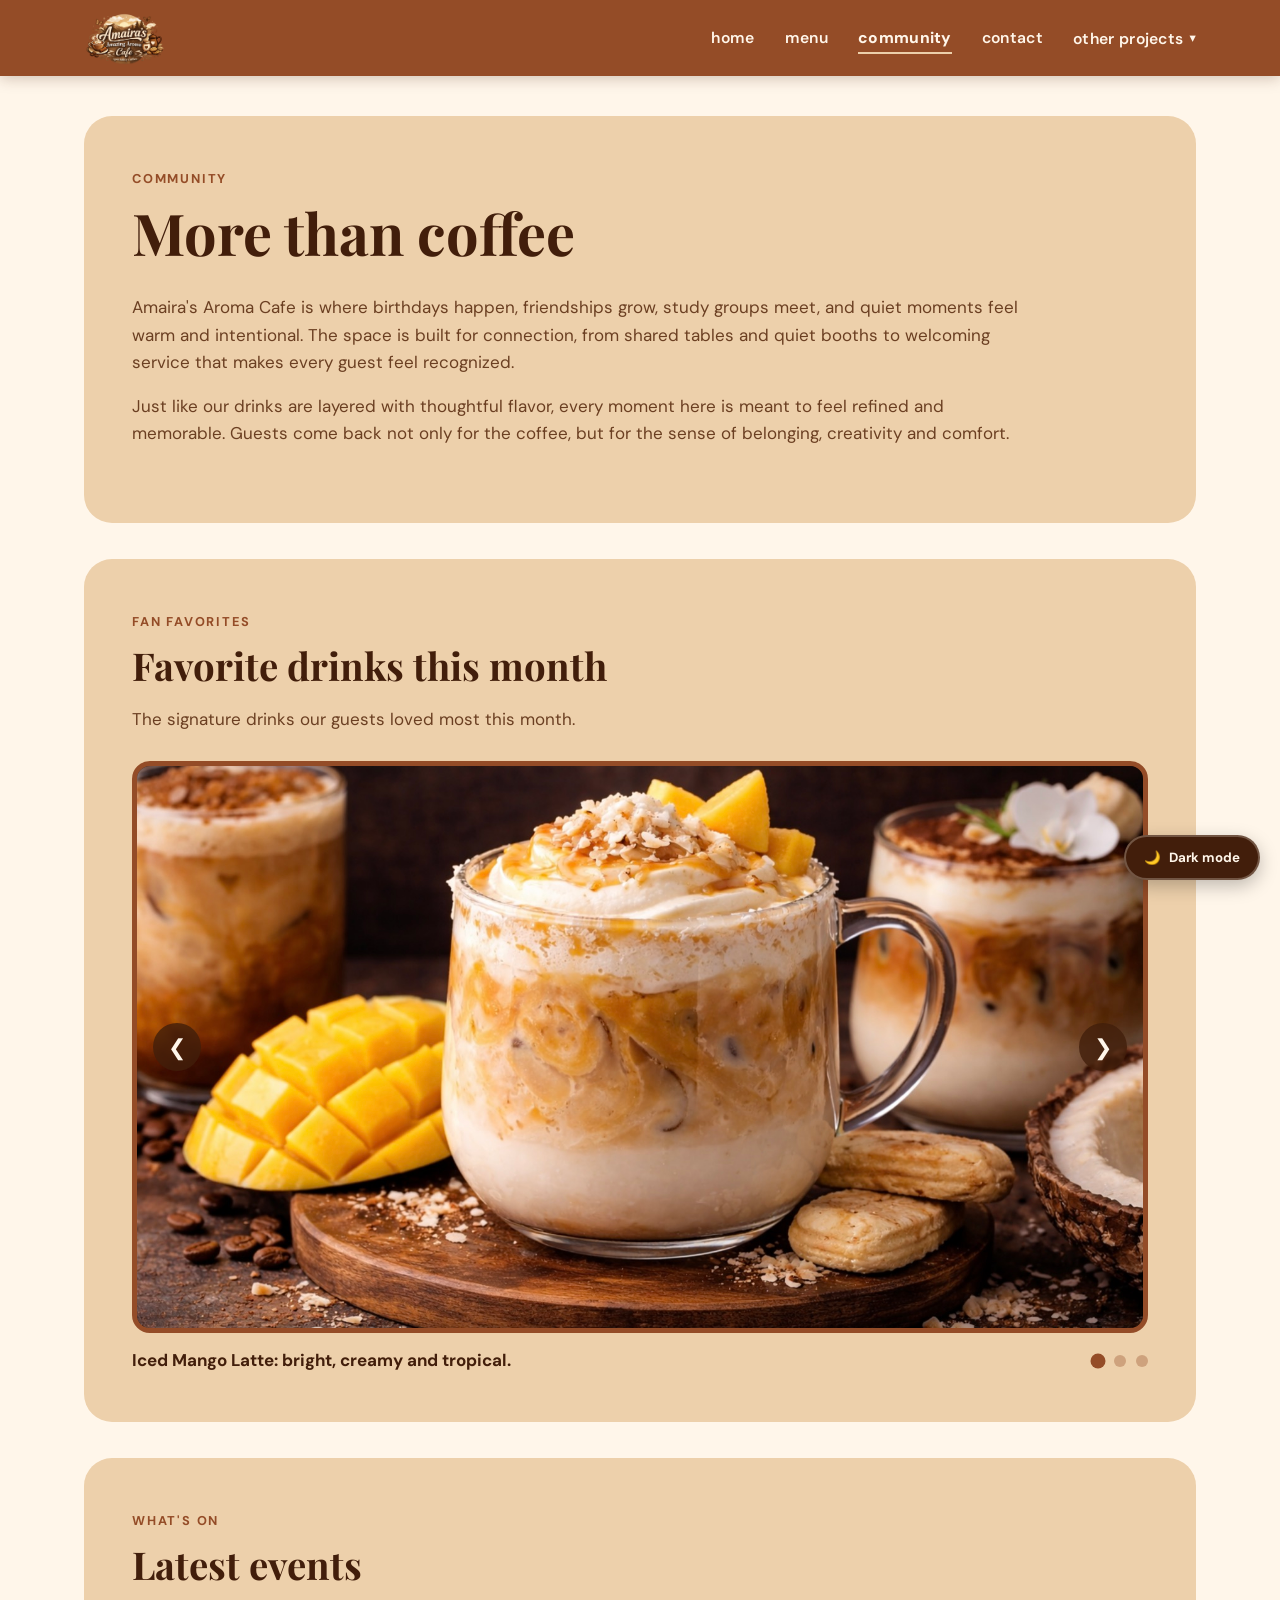
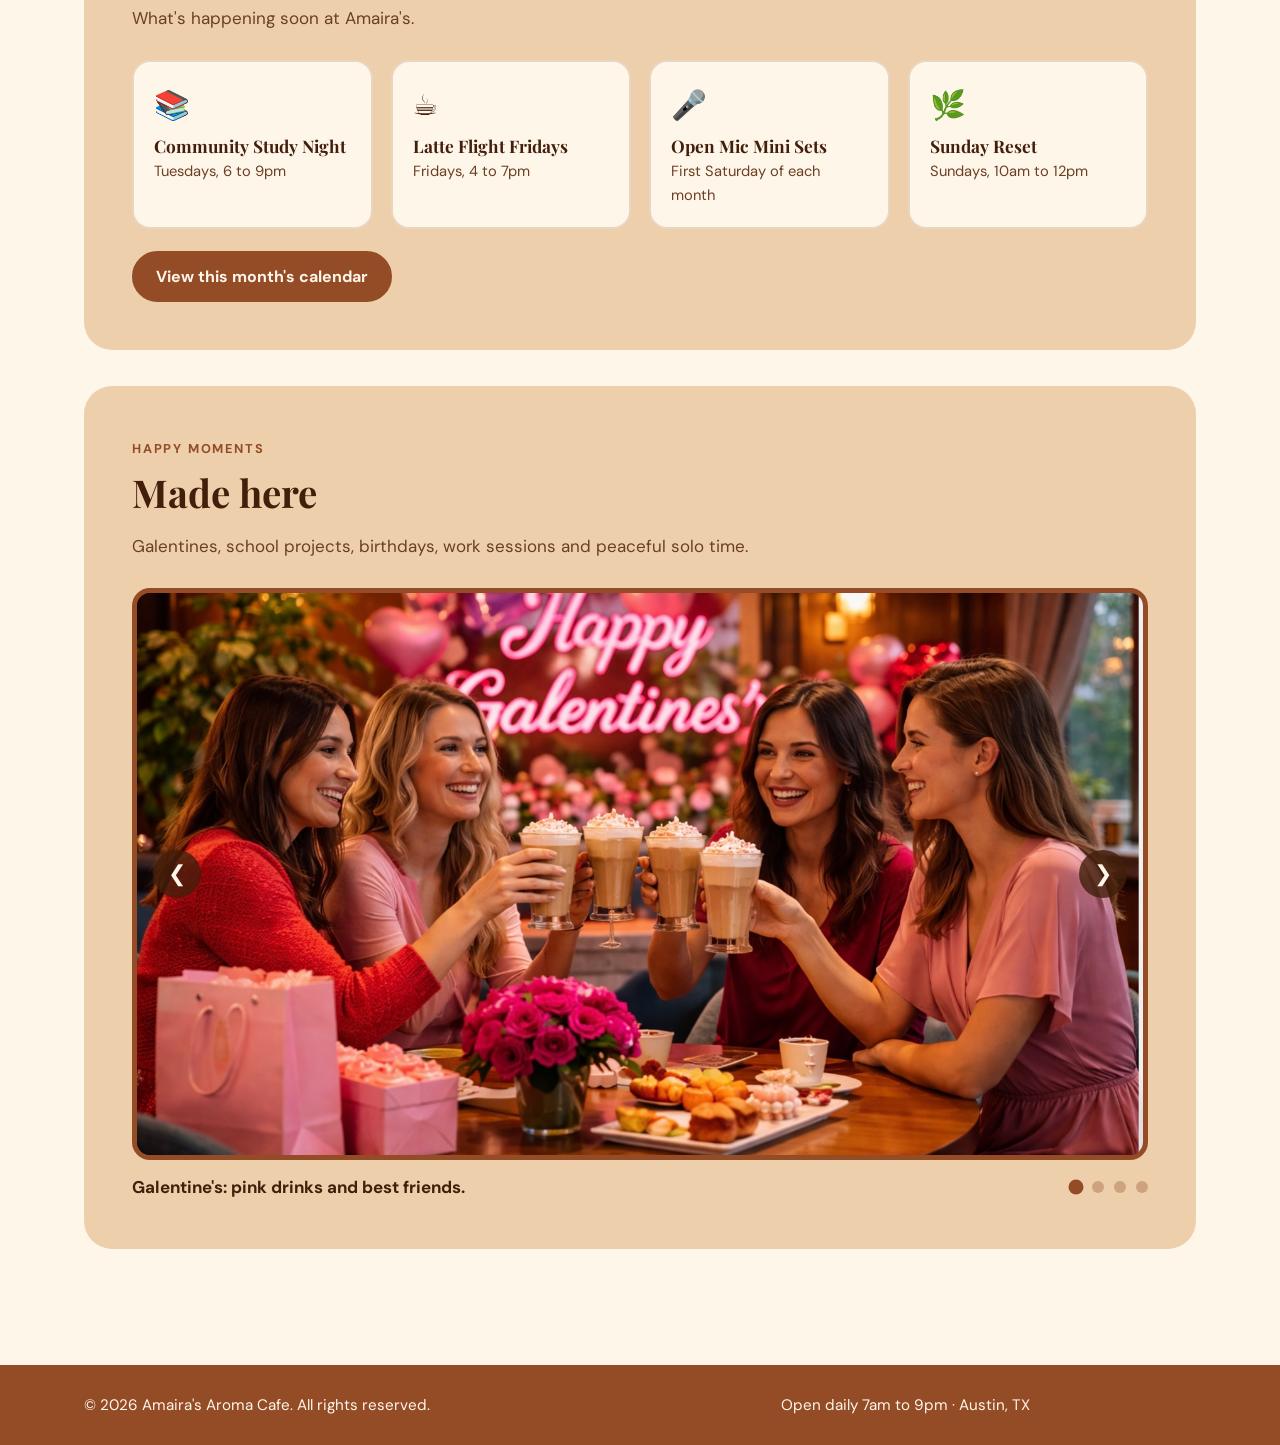
==== community.html @ b0cbabba "Amaira's Aroma Cafe: redesigned cafe website Four-page HTML/CSS/JS site, originally an MIS 372T lab," ====
<!DOCTYPE html>
<html lang="en">
<head>
  <meta charset="UTF-8" />
  <meta name="viewport" content="width=device-width, initial-scale=1.0" />
  <title>Community | Amaira's Aroma Cafe</title>
  <meta name="description" content="Birthdays, study nights, open mics and favorite drinks of the month at Amaira's Aroma Cafe." />
  <meta name="theme-color" content="#944c27" />
  <meta property="og:title" content="Community | Amaira's Aroma Cafe" />
  <meta property="og:description" content="Birthdays, study nights, open mics and favorite drinks of the month at Amaira's Aroma Cafe." />
  <meta property="og:image" content="assets/images/overall.jpg" />
  <link rel="icon" href="assets/images/favicon.png" />
  <link rel="preconnect" href="https://fonts.googleapis.com" />
  <link rel="preconnect" href="https://fonts.gstatic.com" crossorigin />
  <link href="https://fonts.googleapis.com/css2?family=DM+Sans:wght@400;500;700;800&family=Playfair+Display:wght@600;700&display=swap" rel="stylesheet" />
  <link rel="stylesheet" href="css/styles.css" />
</head>

<body class="theme-light">
  <a class="skip-link" href="#main">Skip to content</a>

  <!-- Header and navigation -->
  <header class="topbar">
    <div class="topbar-inner">
      <a class="nav-logo" href="index.html" aria-label="Amaira's Aroma Cafe home">
        <img src="assets/images/logocolored.png" alt="Amaira's Aroma Cafe logo" width="72" height="48" />
      </a>

      <button id="navToggle" class="nav-toggle" type="button" aria-label="Open menu" aria-expanded="false" aria-controls="navLinks">
        <svg viewBox="0 0 24 24" fill="none" stroke="currentColor" stroke-width="2" stroke-linecap="round" aria-hidden="true"><path d="M4 7h16M4 12h16M4 17h16"/></svg>
      </button>

      <nav aria-label="Main">
        <ul id="navLinks" class="nav-links">
          <li><a href="index.html">home</a></li>
          <li><a href="menu.html">menu</a></li>
          <li><a href="community.html" aria-current="page">community</a></li>
          <li><a href="contact.html">contact</a></li>
          <li class="dropdown">
            <button class="dropbtn" type="button" aria-expanded="false">other projects</button>
            <ul class="dropdown-content">
              <li>Amaira's Atelier <span>Coming soon</span></li>
              <li>Amaira's Art Studio <span>Coming soon</span></li>
              <li>Amaira's Bookstore <span>Coming soon</span></li>
            </ul>
          </li>
        </ul>
      </nav>
    </div>
  </header>

  <main id="main" class="page">

    <!-- Intro -->
    <section class="section reveal">
      <div class="section-header" style="max-width: 900px">
        <span class="eyebrow">Community</span>
        <h1>More than coffee</h1>
        <p>Amaira's Aroma Cafe is where birthdays happen, friendships grow, study groups meet, and quiet moments feel warm and intentional. The space is built for connection, from shared tables and quiet booths to welcoming service that makes every guest feel recognized.</p>
        <p>Just like our drinks are layered with thoughtful flavor, every moment here is meant to feel refined and memorable. Guests come back not only for the coffee, but for the sense of belonging, creativity and comfort.</p>
      </div>
    </section>

    <!-- Favorite drinks carousel -->
    <section class="section reveal" aria-labelledby="drinksHeading">
      <div class="section-header">
        <span class="eyebrow">Fan favorites</span>
        <h2 id="drinksHeading">Favorite drinks this month</h2>
        <p>The signature drinks our guests loved most this month.</p>
      </div>

      <div class="carousel" data-carousel aria-roledescription="carousel" aria-label="Favorite drinks">
        <div class="carousel-frame">
          <button class="carousel-arrow left" type="button" aria-label="Previous drink">&#10094;</button>
          <button class="carousel-arrow right" type="button" aria-label="Next drink">&#10095;</button>
          <img class="carousel-slide active" src="assets/images/longmango.jpg" alt="Iced Mango Latte" data-caption="Iced Mango Latte: bright, creamy and tropical." />
          <img class="carousel-slide" src="assets/images/longtiramusi.jpg" alt="Iced Tiramisu Latte" data-caption="Iced Tiramisu Latte: mascarpone foam, cocoa and ladyfingers." loading="lazy" />
          <img class="carousel-slide" src="assets/images/flight.jpg" alt="Signature latte flight" data-caption="Signature Flight: four minis, perfect for sharing." loading="lazy" />
        </div>
        <div class="carousel-footer">
          <p class="carousel-caption" aria-live="polite"></p>
          <div class="carousel-dots"></div>
        </div>
      </div>
    </section>

    <!-- Events -->
    <section class="section reveal" aria-labelledby="eventsHeading">
      <div class="section-header">
        <span class="eyebrow">What's on</span>
        <h2 id="eventsHeading">Latest events</h2>
        <p>What's happening soon at Amaira's.</p>
      </div>

      <div class="events-grid">
        <div class="event-card">
          <span class="event-icon" aria-hidden="true">📚</span>
          <h3>Community Study Night</h3>
          <p>Tuesdays, 6 to 9pm</p>
        </div>
        <div class="event-card">
          <span class="event-icon" aria-hidden="true">☕</span>
          <h3>Latte Flight Fridays</h3>
          <p>Fridays, 4 to 7pm</p>
        </div>
        <div class="event-card">
          <span class="event-icon" aria-hidden="true">🎤</span>
          <h3>Open Mic Mini Sets</h3>
          <p>First Saturday of each month</p>
        </div>
        <div class="event-card">
          <span class="event-icon" aria-hidden="true">🌿</span>
          <h3>Sunday Reset</h3>
          <p>Sundays, 10am to 12pm</p>
        </div>
      </div>

      <button id="toggleCalendarBtn" class="btn-main" type="button">View this month's calendar</button>

      <div id="calendarBox" class="calendar-box hidden">
        <div class="calendar-grid">
          <div class="calendar-week"><strong>Week 1</strong><span>Study Night + Latte Flight Friday</span></div>
          <div class="calendar-week"><strong>Week 2</strong><span>Study Night + Sunday Reset</span></div>
          <div class="calendar-week"><strong>Week 3</strong><span>Study Night + Latte Flight Friday</span></div>
          <div class="calendar-week"><strong>Week 4</strong><span>Open Mic Saturday + Sunday Reset</span></div>
        </div>
      </div>
    </section>

    <!-- Happy moments carousel -->
    <section class="section reveal" aria-labelledby="momentsHeading">
      <div class="section-header">
        <span class="eyebrow">Happy moments</span>
        <h2 id="momentsHeading">Made here</h2>
        <p>Galentines, school projects, birthdays, work sessions and peaceful solo time.</p>
      </div>

      <div class="carousel" data-carousel aria-roledescription="carousel" aria-label="Community moments">
        <div class="carousel-frame">
          <button class="carousel-arrow left" type="button" aria-label="Previous photo">&#10094;</button>
          <button class="carousel-arrow right" type="button" aria-label="Next photo">&#10095;</button>
          <img class="carousel-slide active" src="assets/images/community1.jpg" alt="Friends celebrating Galentine's Day with lattes" data-caption="Galentine's: pink drinks and best friends." loading="lazy" />
          <img class="carousel-slide" src="assets/images/community2.jpg" alt="Family birthday celebration with cake" data-caption="Birthday celebrations: warm, cozy and photo ready." loading="lazy" />
          <img class="carousel-slide" src="assets/images/community3.jpg" alt="Students studying together with laptops" data-caption="Group projects: big tables, plenty of outlets." loading="lazy" />
          <img class="carousel-slide" src="assets/images/community4.jpg" alt="Guest journaling with a latte and croissant" data-caption="Solo time: journaling, a croissant and a sunset." loading="lazy" />
        </div>
        <div class="carousel-footer">
          <p class="carousel-caption" aria-live="polite"></p>
          <div class="carousel-dots"></div>
        </div>
      </div>
    </section>

  </main>

  <footer class="site-footer">
    <div class="footer-inner">
      <span>© <span data-year>2026</span> Amaira's Aroma Cafe. All rights reserved.</span>
      <span>Open daily 7am to 9pm · Austin, TX</span>
    </div>
  </footer>

  <!-- Light / dark mode toggle -->
  <button id="modeBtn" class="mode-toggle" type="button" aria-pressed="false">
    <span class="mode-icon" aria-hidden="true">🌙</span>
    <span class="mode-label">Dark mode</span>
  </button>

  <script src="js/script.js"></script>
</body>
</html>
---- css/styles.css ----
/* =========================================================
   Amaira's Aroma Cafe: styles.css
   Palette: terracotta, sand, cream, espresso
   ========================================================= */

:root {
  --terracotta: #944c27;
  --terracotta-light: #bf6739;
  --sand: #edd0ab;
  --cream: #fff6ea;
  --espresso: #421e0b;
  --roast: #603017;
  --night: #2b1104;
  --teal: #2bb6a8;

  --bg: var(--cream);
  --surface: var(--sand);
  --surface-2: var(--cream);
  --text: var(--espresso);
  --text-soft: #6b3f22;
  --border: rgba(148, 76, 39, 0.2);
  --accent: var(--terracotta);
  --accent-hover: var(--terracotta-light);
  --on-accent: var(--cream);
  --shadow: 0 10px 30px rgba(66, 30, 11, 0.12);
  --error: #b00020;

  --radius-lg: 28px;
  --radius-md: 18px;
  --radius-sm: 12px;
  --max: 1160px;

  --font-display: "Playfair Display", Georgia, serif;
  --font-body: "DM Sans", system-ui, -apple-system, "Segoe UI", sans-serif;
}

body.theme-dark {
  --bg: var(--night);
  --surface: var(--roast);
  --surface-2: #3a1808;
  --text: var(--cream);
  --text-soft: #e9cfb0;
  --border: rgba(255, 246, 234, 0.16);
  --shadow: 0 10px 30px rgba(0, 0, 0, 0.35);
  --error: #ff8a80;
}

/* ================= BASE ================= */
*,
*::before,
*::after {
  box-sizing: border-box;
}

html {
  scroll-behavior: smooth;
}

body {
  margin: 0;
  font-family: var(--font-body);
  font-size: 17px;
  line-height: 1.6;
  background: var(--bg);
  color: var(--text);
  overflow-x: hidden;
  transition: background-color 0.3s ease, color 0.3s ease;
}

img {
  max-width: 100%;
  display: block;
}

h1,
h2,
h3 {
  font-family: var(--font-display);
  color: var(--text);
  line-height: 1.15;
  margin: 0 0 0.5em;
}

h1 { font-size: clamp(2.2rem, 5vw, 3.6rem); }
h2 { font-size: clamp(1.7rem, 3.5vw, 2.4rem); }
h3 { font-size: 1.3rem; }

p { margin: 0 0 1em; }

a { color: inherit; }

:focus-visible {
  outline: 3px solid var(--teal);
  outline-offset: 3px;
  border-radius: 6px;
}

.hidden {
  display: none !important;
}

.skip-link {
  position: absolute;
  left: -999px;
  top: 8px;
  background: var(--espresso);
  color: var(--cream);
  padding: 10px 16px;
  border-radius: var(--radius-sm);
  z-index: 10000;
}

.skip-link:focus {
  left: 16px;
}

.eyebrow {
  display: inline-block;
  font-size: 0.8rem;
  font-weight: 700;
  letter-spacing: 0.14em;
  text-transform: uppercase;
  color: var(--accent);
  margin-bottom: 10px;
}

.theme-dark .eyebrow {
  color: var(--sand);
}

/* ================= NAV BAR ================= */
.topbar {
  position: sticky;
  top: 0;
  z-index: 100;
  background: var(--terracotta);
  color: var(--cream);
  box-shadow: 0 2px 14px rgba(66, 30, 11, 0.25);
}

.topbar-inner {
  max-width: var(--max);
  margin: 0 auto;
  height: 76px;
  padding: 0 24px;
  display: flex;
  align-items: center;
  justify-content: space-between;
  gap: 24px;
}

.nav-logo img {
  height: 54px;
  width: auto;
  border-radius: 8px;
}

.nav-links {
  display: flex;
  align-items: center;
  gap: 30px;
  list-style: none;
  margin: 0;
  padding: 0;
}

.nav-links a,
.dropbtn {
  color: var(--cream);
  text-decoration: none;
  font-weight: 600;
  font-size: 0.98rem;
  text-transform: lowercase;
  letter-spacing: 0.02em;
  position: relative;
  padding: 6px 0;
}

.nav-links a::after {
  content: "";
  position: absolute;
  left: 0;
  right: 100%;
  bottom: 0;
  height: 2px;
  background: var(--sand);
  transition: right 0.25s ease;
}

.nav-links a:hover::after,
.nav-links a[aria-current="page"]::after {
  right: 0;
}

.nav-links a[aria-current="page"] {
  font-weight: 800;
}

.nav-toggle {
  display: none;
  background: none;
  border: none;
  color: var(--cream);
  cursor: pointer;
  padding: 8px;
}

.nav-toggle svg {
  width: 28px;
  height: 28px;
}

/* ================= DROPDOWN ================= */
.dropdown {
  position: relative;
}

.dropbtn {
  background: none;
  border: none;
  cursor: pointer;
  font-family: inherit;
  display: inline-flex;
  align-items: center;
  gap: 6px;
}

.dropbtn::after {
  content: "▾";
  font-size: 0.8em;
}

.dropdown-content {
  display: none;
  position: absolute;
  top: calc(100% + 10px);
  left: 50%;
  transform: translateX(-50%);
  background: var(--cream);
  color: var(--espresso);
  padding: 14px 18px;
  border-radius: 16px;
  min-width: 250px;
  box-shadow: 0 12px 30px rgba(0, 0, 0, 0.18);
  list-style: none;
  margin: 0;
}

.dropdown-content::before {
  content: "";
  position: absolute;
  top: -12px;
  left: 0;
  right: 0;
  height: 12px;
}

.dropdown-content li {
  padding: 8px 0;
  font-weight: 700;
  color: var(--roast);
  display: flex;
  justify-content: space-between;
  align-items: center;
  gap: 12px;
}

.dropdown-content li span {
  font-size: 0.7rem;
  font-weight: 600;
  text-transform: uppercase;
  letter-spacing: 0.08em;
  color: var(--terracotta-light);
}

.dropdown:hover .dropdown-content,
.dropdown:focus-within .dropdown-content,
.dropdown.open .dropdown-content {
  display: block;
}

/* ================= LAYOUT ================= */
.page {
  max-width: var(--max);
  margin: 0 auto;
  padding: 40px 24px 80px;
}

.section {
  background: var(--surface);
  border-radius: var(--radius-lg);
  padding: clamp(24px, 4vw, 48px);
  margin-bottom: 36px;
  transition: background-color 0.3s ease;
}

.section-header {
  max-width: 760px;
  margin-bottom: 28px;
}

.section-header p {
  color: var(--text-soft);
}

.section-accent {
  background: var(--terracotta-light);
}

.section-accent h2,
.section-accent p,
.section-accent .eyebrow,
.section-accent .section-header p {
  color: var(--cream);
}

.theme-dark .section-accent {
  background: var(--espresso);
}

/* ================= HERO ================= */
.hero {
  position: relative;
  border-radius: var(--radius-lg);
  overflow: hidden;
  min-height: 520px;
  display: flex;
  align-items: flex-end;
  margin-bottom: 36px;
  box-shadow: var(--shadow);
}

.hero > img {
  position: absolute;
  inset: 0;
  width: 100%;
  height: 100%;
  object-fit: cover;
}

.hero::after {
  content: "";
  position: absolute;
  inset: 0;
  background: linear-gradient(180deg, rgba(43, 17, 4, 0.05) 20%, rgba(43, 17, 4, 0.88) 100%);
}

.hero-content {
  position: relative;
  z-index: 1;
  padding: clamp(28px, 5vw, 56px);
  max-width: 720px;
  color: var(--cream);
}

.hero-content h1,
.hero-content .eyebrow {
  color: var(--cream);
}

.hero-content p {
  font-size: 1.12rem;
  color: #f6e4cc;
}

.hero-meta {
  display: flex;
  flex-wrap: wrap;
  gap: 10px 22px;
  margin-top: 22px;
  font-size: 0.92rem;
  color: #f6e4cc;
}

/* ================= BUTTONS ================= */
.btn-row {
  display: flex;
  flex-wrap: wrap;
  gap: 14px;
}

.btn-main,
.btn-ghost {
  display: inline-flex;
  align-items: center;
  gap: 8px;
  padding: 13px 22px;
  border-radius: 999px;
  font-family: inherit;
  font-weight: 700;
  font-size: 1rem;
  text-decoration: none;
  cursor: pointer;
  transition: transform 0.2s ease, background-color 0.2s ease, color 0.2s ease;
}

.btn-main {
  background: var(--accent);
  color: var(--on-accent);
  border: 2px solid var(--accent);
}

.btn-main:hover {
  background: var(--accent-hover);
  border-color: var(--accent-hover);
  transform: translateY(-2px);
}

.theme-dark .section .btn-main {
  background: var(--sand);
  border-color: var(--sand);
  color: var(--espresso);
}

.theme-dark .section .btn-main:hover {
  background: var(--cream);
  border-color: var(--cream);
}

.btn-ghost {
  background: transparent;
  color: var(--cream);
  border: 2px solid rgba(255, 246, 234, 0.7);
}

.btn-ghost:hover {
  background: var(--cream);
  color: var(--espresso);
  transform: translateY(-2px);
}

/* ================= IMAGE GRIDS ================= */
.img-grid {
  display: grid;
  grid-template-columns: repeat(4, 1fr);
  gap: 22px;
}

.img-card {
  margin: 0;
}

.img-card img {
  width: 100%;
  aspect-ratio: 1 / 1;
  object-fit: cover;
  border-radius: var(--radius-md);
  border: 5px solid var(--terracotta);
  transition: transform 0.3s ease;
}

.img-card:hover img {
  transform: scale(1.03) rotate(-0.5deg);
}

.img-card figcaption {
  margin-top: 12px;
  font-weight: 700;
}

.img-card figcaption small {
  display: block;
  font-weight: 400;
  color: var(--text-soft);
  font-size: 0.9rem;
}

.section-accent .img-card figcaption,
.section-accent .img-card figcaption small {
  color: var(--cream);
}

/* ================= INFO STRIP ================= */
.info-strip {
  display: grid;
  grid-template-columns: repeat(3, 1fr);
  gap: 22px;
}

.info-card {
  background: var(--surface-2);
  border: 2px solid var(--border);
  border-radius: var(--radius-md);
  padding: 22px;
}

.info-card h3 {
  margin-bottom: 6px;
}

.info-card p {
  margin: 0;
  color: var(--text-soft);
}

/* ================= MENU ================= */
.menu-tabs {
  display: flex;
  flex-wrap: wrap;
  gap: 10px;
  margin-bottom: 26px;
}

.menu-tab {
  font-family: inherit;
  font-weight: 700;
  font-size: 0.95rem;
  padding: 10px 18px;
  border-radius: 999px;
  border: 2px solid var(--accent);
  background: transparent;
  color: var(--text);
  cursor: pointer;
}

.theme-dark .menu-tab {
  border-color: var(--sand);
}

.menu-tab[aria-pressed="true"] {
  background: var(--accent);
  color: var(--on-accent);
}

.theme-dark .menu-tab[aria-pressed="true"] {
  background: var(--sand);
  color: var(--espresso);
}

.menu-category + .menu-category {
  margin-top: 34px;
}

.menu-category h3 {
  font-size: 1.5rem;
  margin-bottom: 16px;
}

.menu-grid {
  display: grid;
  grid-template-columns: repeat(auto-fill, minmax(220px, 1fr));
  gap: 22px;
}

.menu-card {
  background: var(--surface-2);
  border: 2px solid var(--border);
  border-radius: var(--radius-md);
  overflow: hidden;
  display: flex;
  flex-direction: column;
  transition: transform 0.25s ease, box-shadow 0.25s ease;
}

.menu-card:hover {
  transform: translateY(-4px);
  box-shadow: var(--shadow);
}

.menu-card img {
  width: 100%;
  aspect-ratio: 4 / 5;
  object-fit: cover;
}

.menu-card-emoji {
  aspect-ratio: 16 / 9;
  display: grid;
  place-items: center;
  font-size: 3.2rem;
  background: var(--sand);
}

.theme-dark .menu-card-emoji {
  background: var(--roast);
}

.menu-card-body {
  padding: 16px 18px 18px;
  display: flex;
  flex-direction: column;
  gap: 6px;
  flex: 1;
}

.menu-card-top {
  display: flex;
  justify-content: space-between;
  align-items: baseline;
  gap: 10px;
}

.menu-card h4 {
  overflow-wrap: break-word;
  font-family: var(--font-display);
  font-size: 1.12rem;
  margin: 0;
}

.price {
  font-weight: 700;
  color: var(--accent);
  white-space: nowrap;
}

.theme-dark .price {
  color: var(--sand);
}

.menu-card p {
  font-size: 0.92rem;
  color: var(--text-soft);
  margin: 0;
  flex: 1;
}

.tag {
  align-self: flex-start;
  font-size: 0.7rem;
  font-weight: 700;
  text-transform: uppercase;
  letter-spacing: 0.08em;
  padding: 3px 10px;
  border-radius: 999px;
  background: var(--sand);
  color: var(--roast);
}

.qty {
  display: flex;
  align-items: center;
  gap: 10px;
  margin-top: 10px;
}

.qty button {
  width: 34px;
  height: 34px;
  border-radius: 50%;
  border: 2px solid var(--accent);
  background: transparent;
  color: var(--text);
  font-size: 1.1rem;
  font-weight: 700;
  cursor: pointer;
  line-height: 1;
}

.theme-dark .qty button {
  border-color: var(--sand);
}

.qty button:hover {
  background: var(--accent);
  color: var(--on-accent);
}

.qty output {
  min-width: 20px;
  text-align: center;
  font-weight: 700;
}

.menu-moreinfo {
  background: var(--surface-2);
  border: 2px solid var(--border);
  border-radius: var(--radius-md);
  padding: 22px 26px;
  margin-top: 18px;
}

.menu-moreinfo p:last-child {
  margin: 0;
}

/* ================= ORDER / PRICE ESTIMATOR ================= */
.order-layout {
  display: grid;
  grid-template-columns: 1.2fr 1fr;
  gap: 28px;
  align-items: start;
}

.order-lines {
  list-style: none;
  padding: 0;
  margin: 0 0 16px;
}

.order-lines li {
  display: flex;
  justify-content: space-between;
  align-items: center;
  gap: 12px;
  padding: 8px 0;
  border-bottom: 1px dashed var(--border);
}

.order-empty {
  color: var(--text-soft);
  font-style: italic;
}

.link-btn {
  background: none;
  border: none;
  padding: 0;
  font-family: inherit;
  font-size: 0.9rem;
  font-weight: 700;
  color: var(--accent);
  text-decoration: underline;
  cursor: pointer;
}

.theme-dark .link-btn {
  color: var(--sand);
}

.field {
  display: flex;
  flex-direction: column;
  gap: 8px;
  margin-bottom: 16px;
}

.field label {
  font-weight: 700;
}

input,
select,
textarea {
  font-family: inherit;
  font-size: 1rem;
  padding: 12px 14px;
  border-radius: var(--radius-sm);
  border: 2px solid var(--border);
  background: var(--surface-2);
  color: var(--text);
  width: 100%;
}

input:focus,
select:focus,
textarea:focus {
  border-color: var(--accent);
  outline: none;
}

.receipt {
  background: var(--surface-2);
  border: 2px solid var(--border);
  border-radius: var(--radius-md);
  padding: 22px;
  font-variant-numeric: tabular-nums;
}

.receipt h3 {
  margin-bottom: 12px;
}

.receipt-row {
  display: flex;
  justify-content: space-between;
  padding: 4px 0;
}

.receipt-total {
  border-top: 2px solid var(--border);
  margin-top: 8px;
  padding-top: 10px;
  font-weight: 800;
  font-size: 1.2rem;
}

/* ================= CAROUSEL ================= */
.carousel-frame {
  position: relative;
  border-radius: var(--radius-md);
  border: 5px solid var(--terracotta);
  overflow: hidden;
  aspect-ratio: 16 / 9;
  background: var(--espresso);
}

.carousel-slide {
  position: absolute;
  inset: 0;
  width: 100%;
  height: 100%;
  object-fit: cover;
  opacity: 0;
  transition: opacity 0.7s ease;
}

.carousel-slide.active {
  opacity: 1;
}

.carousel-arrow {
  position: absolute;
  top: 50%;
  transform: translateY(-50%);
  width: 48px;
  height: 48px;
  border-radius: 50%;
  border: none;
  cursor: pointer;
  background: rgba(66, 30, 11, 0.8);
  color: var(--cream);
  font-size: 1.4rem;
  display: grid;
  place-items: center;
  z-index: 2;
  transition: background-color 0.2s ease;
}

.carousel-arrow:hover {
  background: var(--terracotta);
}

.carousel-arrow.left { left: 16px; }
.carousel-arrow.right { right: 16px; }

.carousel-footer {
  display: flex;
  justify-content: space-between;
  align-items: center;
  gap: 16px;
  margin-top: 14px;
}

.carousel-caption {
  margin: 0;
  font-weight: 700;
}

.carousel-dots {
  display: flex;
  gap: 10px;
}

.carousel-dots button {
  width: 12px;
  height: 12px;
  border-radius: 50%;
  border: none;
  padding: 0;
  cursor: pointer;
  background: rgba(148, 76, 39, 0.35);
}

.theme-dark .carousel-dots button {
  background: rgba(255, 246, 234, 0.3);
}

.carousel-dots button[aria-current="true"] {
  background: var(--accent);
  transform: scale(1.25);
}

.theme-dark .carousel-dots button[aria-current="true"] {
  background: var(--sand);
}

/* ================= EVENTS ================= */
.events-grid {
  display: grid;
  grid-template-columns: repeat(4, 1fr);
  gap: 18px;
  margin-bottom: 22px;
}

.event-card {
  background: var(--surface-2);
  border: 2px solid var(--border);
  border-radius: var(--radius-md);
  padding: 20px;
}

.event-icon {
  font-size: 1.8rem;
}

.event-card h3 {
  font-size: 1.08rem;
  margin: 8px 0 4px;
}

.event-card p {
  margin: 0;
  font-size: 0.92rem;
  color: var(--text-soft);
}

.calendar-box {
  margin-top: 18px;
  background: var(--surface-2);
  border: 2px solid var(--border);
  border-radius: var(--radius-md);
  padding: 22px;
}

.calendar-grid {
  display: grid;
  grid-template-columns: repeat(4, 1fr);
  gap: 14px;
}

.calendar-week {
  border-left: 4px solid var(--accent);
  padding-left: 12px;
}

.calendar-week strong {
  display: block;
}

.calendar-week span {
  font-size: 0.92rem;
  color: var(--text-soft);
}

/* ================= CONTACT ================= */
.contact-layout {
  display: grid;
  grid-template-columns: 1fr 1.4fr;
  gap: 36px;
}

.contact-details {
  list-style: none;
  padding: 0;
  margin: 0;
}

.contact-details li {
  padding: 14px 0;
  border-bottom: 1px dashed var(--border);
}

.contact-details strong {
  display: block;
}

.form-error {
  color: var(--error);
  font-weight: 700;
  margin-top: 12px;
}

.field-error {
  color: var(--error);
  font-size: 0.88rem;
  font-weight: 600;
  min-height: 1.2em;
}

input[aria-invalid="true"],
textarea[aria-invalid="true"] {
  border-color: var(--error);
}

.thank-you {
  margin-top: 16px;
  padding: 18px 20px;
  border-radius: var(--radius-md);
  background: var(--surface-2);
  border: 2px solid var(--accent);
  font-weight: 700;
}

.char-count {
  font-size: 0.85rem;
  color: var(--text-soft);
  text-align: right;
}

/* ================= FOOTER ================= */
.site-footer {
  background: var(--terracotta);
  color: var(--cream);
}

.footer-inner {
  max-width: var(--max);
  margin: 0 auto;
  padding: 28px 24px;
  display: flex;
  flex-wrap: wrap;
  justify-content: space-between;
  align-items: center;
  gap: 14px;
  font-size: 0.95rem;
  padding-right: 190px;
}

@media (max-width: 760px) {
  .footer-inner {
    padding-right: 24px;
    padding-bottom: 84px;
  }
}

.footer-inner a {
  color: var(--cream);
}

/* ================= THEME TOGGLE ================= */
.mode-toggle {
  position: fixed;
  right: 20px;
  bottom: 20px;
  z-index: 200;
  display: inline-flex;
  align-items: center;
  gap: 8px;
  background: var(--espresso);
  color: var(--cream);
  border: 2px solid rgba(255, 246, 234, 0.25);
  padding: 12px 18px;
  border-radius: 999px;
  cursor: pointer;
  font-family: inherit;
  font-weight: 700;
  box-shadow: 0 6px 18px rgba(0, 0, 0, 0.25);
}

.theme-dark .mode-toggle {
  background: var(--cream);
  color: var(--espresso);
}

/* ================= REVEAL ON SCROLL ================= */
.js .reveal {
  opacity: 0;
  transform: translateY(24px);
  transition: opacity 0.6s ease, transform 0.6s ease;
}

.js .reveal.visible {
  opacity: 1;
  transform: none;
}

@media (prefers-reduced-motion: reduce) {
  *,
  *::before,
  *::after {
    transition: none !important;
    animation: none !important;
    scroll-behavior: auto !important;
  }

  .js .reveal {
    opacity: 1;
    transform: none;
  }
}

/* ================= RESPONSIVE ================= */
@media (max-width: 960px) {
  .img-grid,
  .events-grid,
  .calendar-grid {
    grid-template-columns: repeat(2, 1fr);
  }

  .order-layout,
  .contact-layout {
    grid-template-columns: 1fr;
  }
}

@media (max-width: 760px) {
  .nav-toggle {
    display: block;
    order: 2;
    margin-left: auto;
  }

  .topbar nav {
    order: 1;
  }

  .nav-links {
    position: absolute;
    top: 76px;
    left: 0;
    right: 0;
    flex-direction: column;
    align-items: flex-start;
    gap: 4px;
    padding: 12px 24px 22px;
    background: var(--terracotta);
    box-shadow: 0 14px 20px rgba(66, 30, 11, 0.25);
    display: none;
  }

  .nav-links.open {
    display: flex;
  }

  .nav-links a,
  .dropbtn {
    padding: 10px 0;
    font-size: 1.05rem;
  }

  .dropdown-content {
    position: static;
    transform: none;
    margin-top: 6px;
  }

  .info-strip {
    grid-template-columns: 1fr;
  }

  .hero {
    min-height: 460px;
  }

  .carousel-frame {
    aspect-ratio: 4 / 3;
  }

  .carousel-footer {
    flex-direction: column;
    align-items: flex-start;
  }
}

@media (max-width: 520px) {
  body {
    font-size: 16px;
  }

  .page {
    padding: 24px 16px 90px;
  }

  .img-grid,
  .events-grid,
  .calendar-grid {
    grid-template-columns: 1fr;
  }

  .mode-toggle .mode-label {
    display: none;
  }

  .menu-grid {
    grid-template-columns: repeat(2, minmax(0, 1fr));
    gap: 12px;
  }

  .menu-card-body {
    padding: 12px;
  }

  .menu-card-top {
    flex-direction: column;
    gap: 2px;
  }

  .menu-card h4 {
    font-size: 1rem;
  }

  .menu-card p {
    font-size: 0.82rem;
  }
}
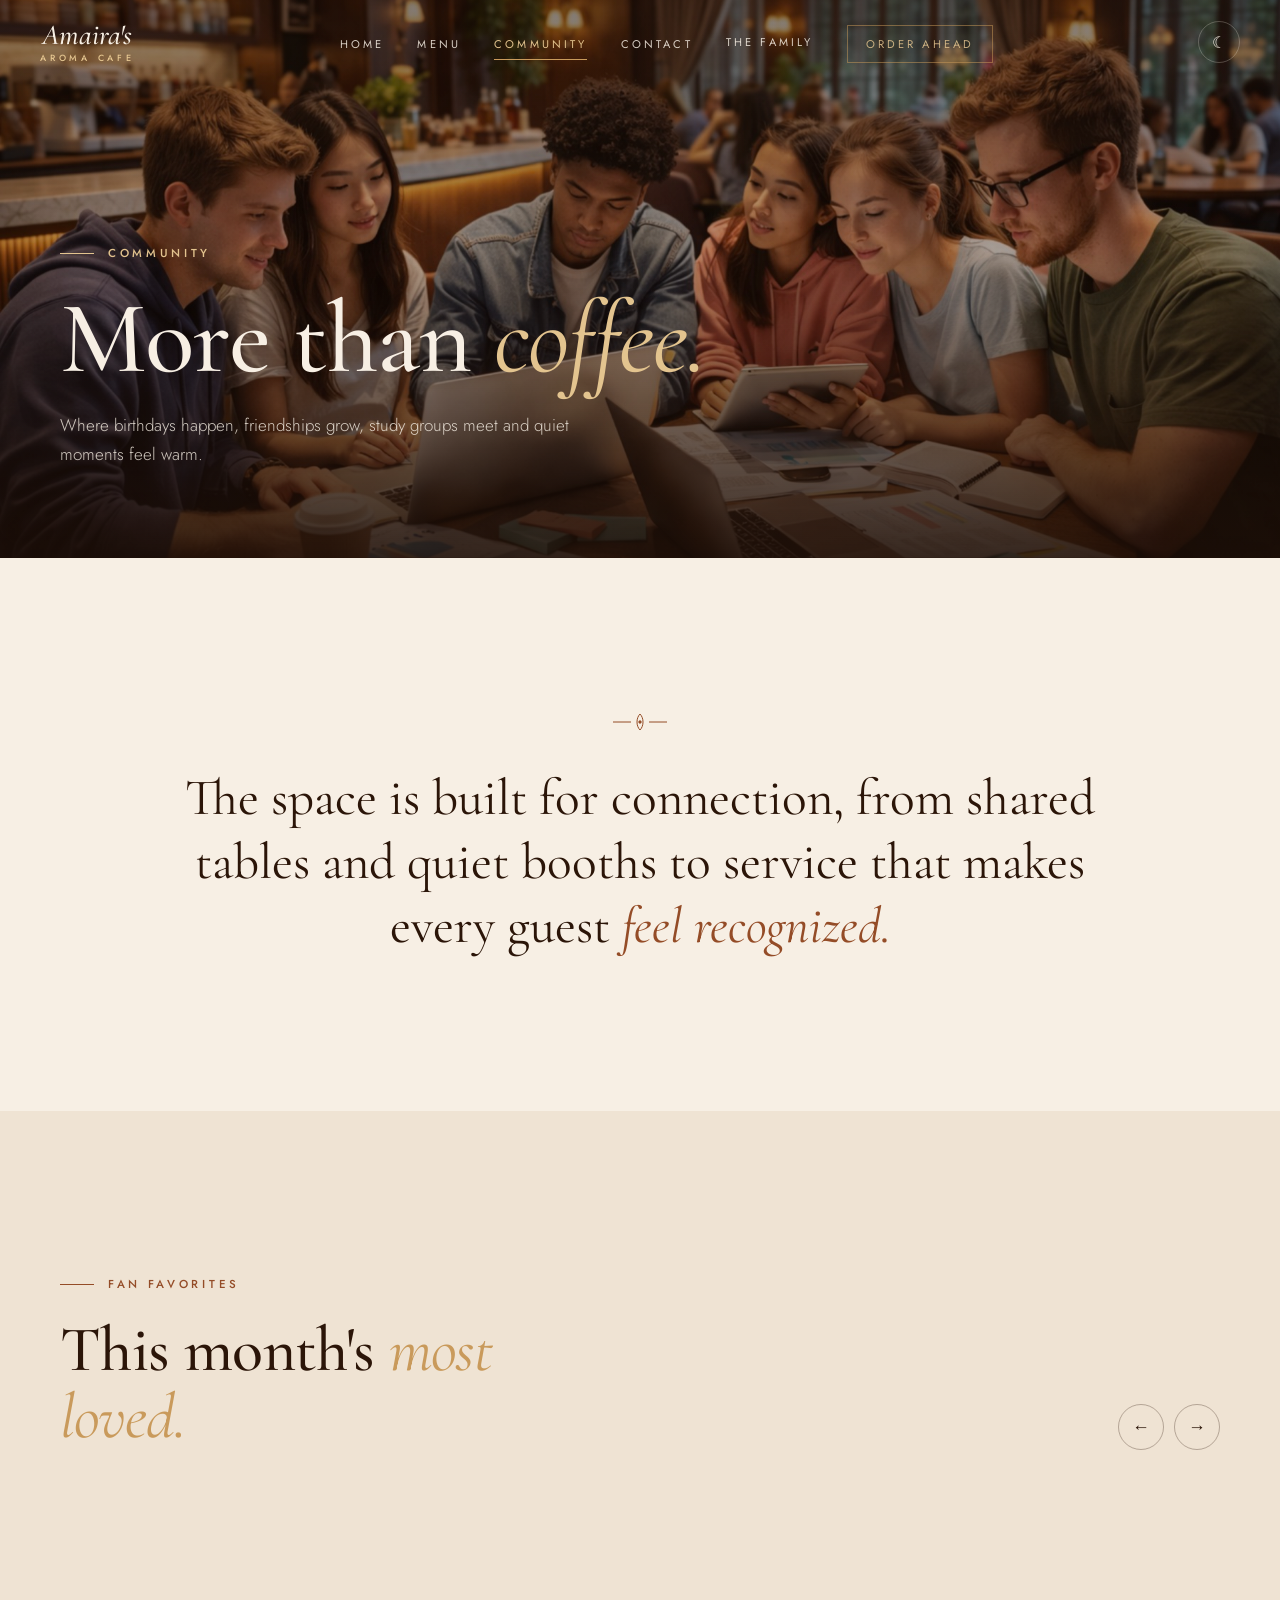
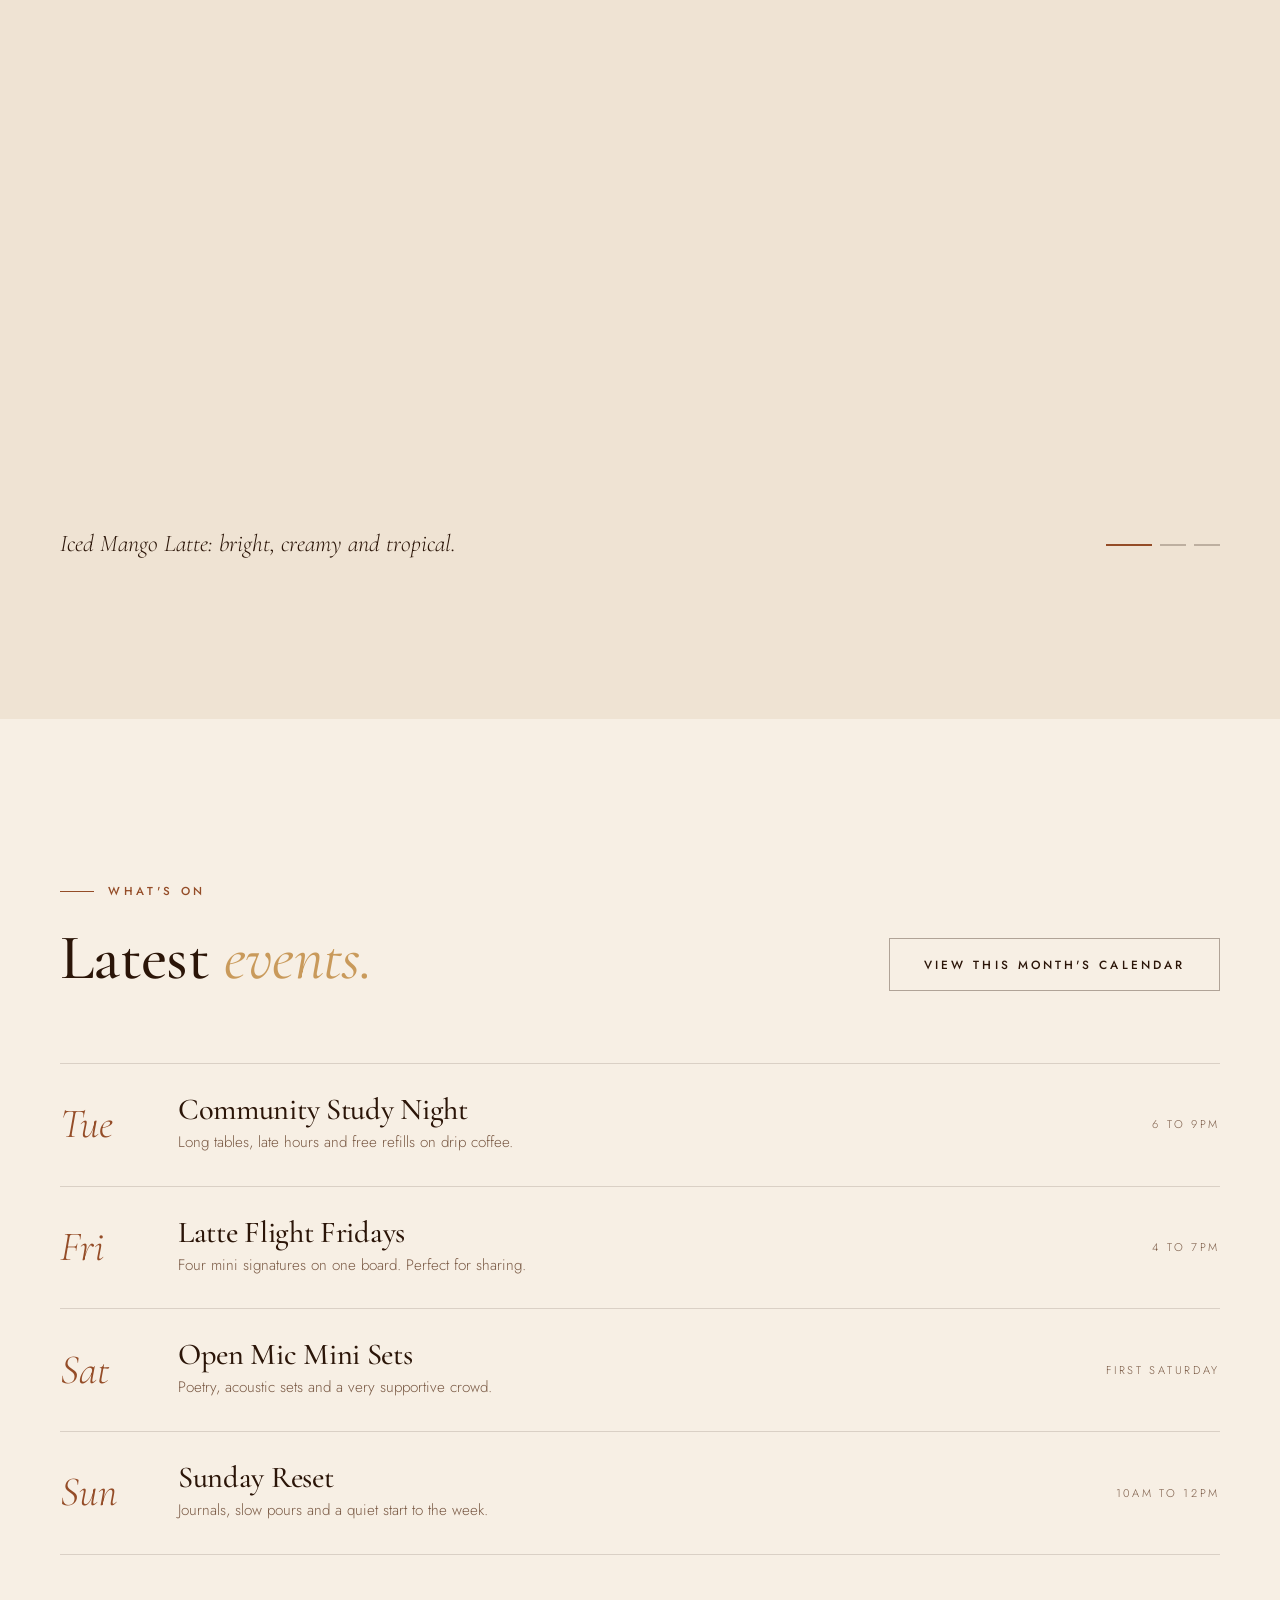
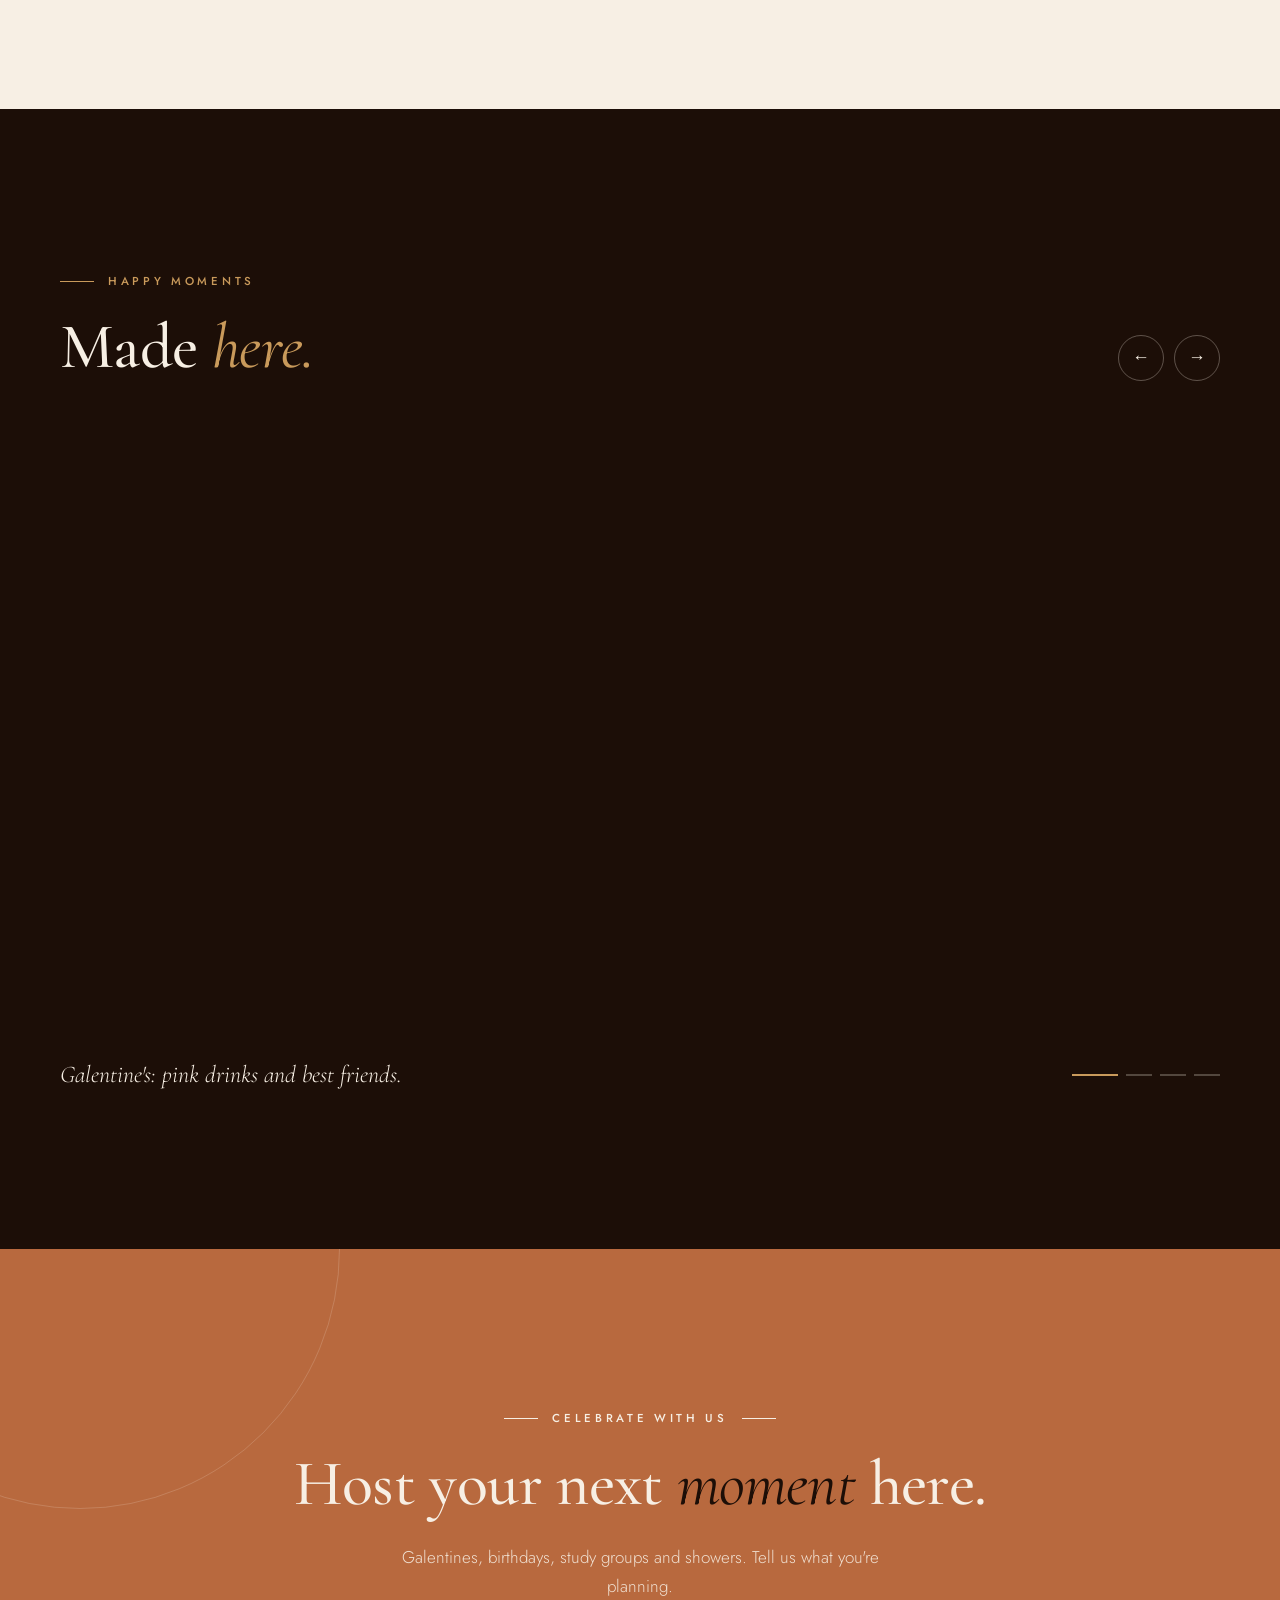
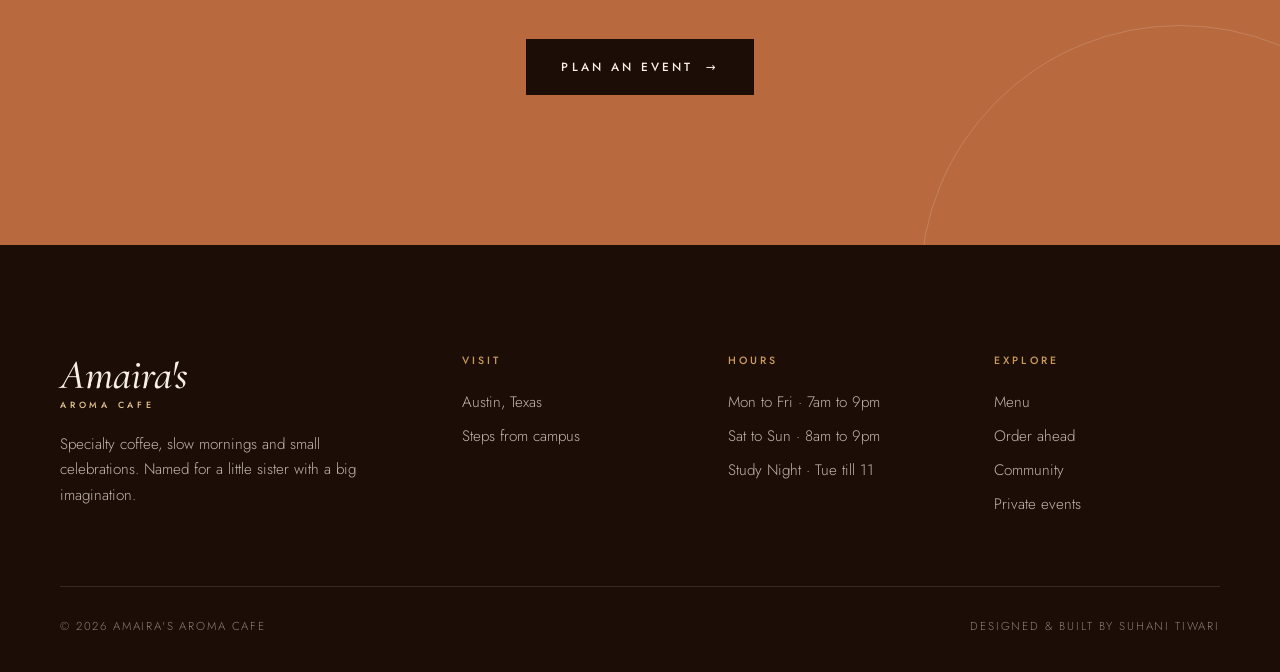
==== commit 19da006a: "Redesign as a luxury editorial cafe site New Cormorant Garamond + Jost typography, full-screen hero," ====
--- a/community.html
+++ b/community.html
@@ -3,168 +3,227 @@
 <head>
   <meta charset="UTF-8" />
   <meta name="viewport" content="width=device-width, initial-scale=1.0" />
-  <title>Community | Amaira's Aroma Cafe</title>
+  <title>Community · Amaira's Aroma Cafe</title>
   <meta name="description" content="Birthdays, study nights, open mics and favorite drinks of the month at Amaira's Aroma Cafe." />
-  <meta name="theme-color" content="#944c27" />
-  <meta property="og:title" content="Community | Amaira's Aroma Cafe" />
+  <meta name="theme-color" content="#1c0e07" />
+  <meta property="og:type" content="website" />
+  <meta property="og:title" content="Community · Amaira's Aroma Cafe" />
   <meta property="og:description" content="Birthdays, study nights, open mics and favorite drinks of the month at Amaira's Aroma Cafe." />
-  <meta property="og:image" content="assets/images/overall.jpg" />
+  <meta property="og:image" content="assets/images/hero-cafe.jpg" />
   <link rel="icon" href="assets/images/favicon.png" />
   <link rel="preconnect" href="https://fonts.googleapis.com" />
   <link rel="preconnect" href="https://fonts.gstatic.com" crossorigin />
-  <link href="https://fonts.googleapis.com/css2?family=DM+Sans:wght@400;500;700;800&family=Playfair+Display:wght@600;700&display=swap" rel="stylesheet" />
+  <link href="https://fonts.googleapis.com/css2?family=Cormorant+Garamond:ital,wght@0,400;0,500;0,600;1,400;1,500&family=Jost:wght@300;400;500&display=swap" rel="stylesheet" />
   <link rel="stylesheet" href="css/styles.css" />
 </head>
 
 <body class="theme-light">
   <a class="skip-link" href="#main">Skip to content</a>
 
-  <!-- Header and navigation -->
   <header class="topbar">
     <div class="topbar-inner">
-      <a class="nav-logo" href="index.html" aria-label="Amaira's Aroma Cafe home">
-        <img src="assets/images/logocolored.png" alt="Amaira's Aroma Cafe logo" width="72" height="48" />
+      <a class="wordmark" href="index.html" aria-label="Amaira's Aroma Cafe, home">
+        <span class="wordmark-name">Amaira's</span>
+        <span class="wordmark-sub">Aroma Cafe</span>
       </a>
-
-      <button id="navToggle" class="nav-toggle" type="button" aria-label="Open menu" aria-expanded="false" aria-controls="navLinks">
-        <svg viewBox="0 0 24 24" fill="none" stroke="currentColor" stroke-width="2" stroke-linecap="round" aria-hidden="true"><path d="M4 7h16M4 12h16M4 17h16"/></svg>
-      </button>
 
       <nav aria-label="Main">
         <ul id="navLinks" class="nav-links">
-          <li><a href="index.html">home</a></li>
-          <li><a href="menu.html">menu</a></li>
-          <li><a href="community.html" aria-current="page">community</a></li>
-          <li><a href="contact.html">contact</a></li>
+          <li><a href="index.html">Home</a></li>
+          <li><a href="menu.html">Menu</a></li>
+          <li><a href="community.html" aria-current="page">Community</a></li>
+          <li><a href="contact.html">Contact</a></li>
           <li class="dropdown">
-            <button class="dropbtn" type="button" aria-expanded="false">other projects</button>
+            <button class="dropbtn" type="button" aria-expanded="false">The family</button>
             <ul class="dropdown-content">
-              <li>Amaira's Atelier <span>Coming soon</span></li>
-              <li>Amaira's Art Studio <span>Coming soon</span></li>
-              <li>Amaira's Bookstore <span>Coming soon</span></li>
+              <li>Amaira's Atelier <span>Soon</span></li>
+              <li>Amaira's Art Studio <span>Soon</span></li>
+              <li>Amaira's Bookstore <span>Soon</span></li>
             </ul>
           </li>
+          <li><a class="nav-cta" href="menu.html#order">Order ahead</a></li>
         </ul>
       </nav>
+
+      <div class="nav-tools">
+        <button id="modeBtn" class="icon-btn" type="button" aria-pressed="false">
+          <span class="mode-icon" aria-hidden="true">☾</span>
+          <span class="mode-label visually-hidden">Switch to dark mode</span>
+        </button>
+        <button id="navToggle" class="icon-btn nav-toggle" type="button" aria-label="Open menu" aria-expanded="false" aria-controls="navLinks">
+          <span aria-hidden="true">☰</span>
+        </button>
+      </div>
     </div>
   </header>
 
-  <main id="main" class="page">
-
-    <!-- Intro -->
-    <section class="section reveal">
-      <div class="section-header" style="max-width: 900px">
-        <span class="eyebrow">Community</span>
-        <h1>More than coffee</h1>
-        <p>Amaira's Aroma Cafe is where birthdays happen, friendships grow, study groups meet, and quiet moments feel warm and intentional. The space is built for connection, from shared tables and quiet booths to welcoming service that makes every guest feel recognized.</p>
-        <p>Just like our drinks are layered with thoughtful flavor, every moment here is meant to feel refined and memorable. Guests come back not only for the coffee, but for the sense of belonging, creativity and comfort.</p>
-      </div>
-    </section>
-
-    <!-- Favorite drinks carousel -->
-    <section class="section reveal" aria-labelledby="drinksHeading">
-      <div class="section-header">
-        <span class="eyebrow">Fan favorites</span>
-        <h2 id="drinksHeading">Favorite drinks this month</h2>
-        <p>The signature drinks our guests loved most this month.</p>
-      </div>
-
-      <div class="carousel" data-carousel aria-roledescription="carousel" aria-label="Favorite drinks">
-        <div class="carousel-frame">
-          <button class="carousel-arrow left" type="button" aria-label="Previous drink">&#10094;</button>
-          <button class="carousel-arrow right" type="button" aria-label="Next drink">&#10095;</button>
-          <img class="carousel-slide active" src="assets/images/longmango.jpg" alt="Iced Mango Latte" data-caption="Iced Mango Latte: bright, creamy and tropical." />
-          <img class="carousel-slide" src="assets/images/longtiramusi.jpg" alt="Iced Tiramisu Latte" data-caption="Iced Tiramisu Latte: mascarpone foam, cocoa and ladyfingers." loading="lazy" />
-          <img class="carousel-slide" src="assets/images/flight.jpg" alt="Signature latte flight" data-caption="Signature Flight: four minis, perfect for sharing." loading="lazy" />
-        </div>
-        <div class="carousel-footer">
-          <p class="carousel-caption" aria-live="polite"></p>
-          <div class="carousel-dots"></div>
-        </div>
-      </div>
-    </section>
-
-    <!-- Events -->
-    <section class="section reveal" aria-labelledby="eventsHeading">
-      <div class="section-header">
-        <span class="eyebrow">What's on</span>
-        <h2 id="eventsHeading">Latest events</h2>
-        <p>What's happening soon at Amaira's.</p>
-      </div>
-
-      <div class="events-grid">
-        <div class="event-card">
-          <span class="event-icon" aria-hidden="true">📚</span>
-          <h3>Community Study Night</h3>
-          <p>Tuesdays, 6 to 9pm</p>
-        </div>
-        <div class="event-card">
-          <span class="event-icon" aria-hidden="true">☕</span>
-          <h3>Latte Flight Fridays</h3>
-          <p>Fridays, 4 to 7pm</p>
-        </div>
-        <div class="event-card">
-          <span class="event-icon" aria-hidden="true">🎤</span>
-          <h3>Open Mic Mini Sets</h3>
-          <p>First Saturday of each month</p>
-        </div>
-        <div class="event-card">
-          <span class="event-icon" aria-hidden="true">🌿</span>
-          <h3>Sunday Reset</h3>
-          <p>Sundays, 10am to 12pm</p>
-        </div>
-      </div>
-
-      <button id="toggleCalendarBtn" class="btn-main" type="button">View this month's calendar</button>
-
-      <div id="calendarBox" class="calendar-box hidden">
-        <div class="calendar-grid">
-          <div class="calendar-week"><strong>Week 1</strong><span>Study Night + Latte Flight Friday</span></div>
-          <div class="calendar-week"><strong>Week 2</strong><span>Study Night + Sunday Reset</span></div>
-          <div class="calendar-week"><strong>Week 3</strong><span>Study Night + Latte Flight Friday</span></div>
-          <div class="calendar-week"><strong>Week 4</strong><span>Open Mic Saturday + Sunday Reset</span></div>
-        </div>
-      </div>
-    </section>
-
-    <!-- Happy moments carousel -->
-    <section class="section reveal" aria-labelledby="momentsHeading">
-      <div class="section-header">
-        <span class="eyebrow">Happy moments</span>
-        <h2 id="momentsHeading">Made here</h2>
-        <p>Galentines, school projects, birthdays, work sessions and peaceful solo time.</p>
-      </div>
-
-      <div class="carousel" data-carousel aria-roledescription="carousel" aria-label="Community moments">
-        <div class="carousel-frame">
-          <button class="carousel-arrow left" type="button" aria-label="Previous photo">&#10094;</button>
-          <button class="carousel-arrow right" type="button" aria-label="Next photo">&#10095;</button>
-          <img class="carousel-slide active" src="assets/images/community1.jpg" alt="Friends celebrating Galentine's Day with lattes" data-caption="Galentine's: pink drinks and best friends." loading="lazy" />
-          <img class="carousel-slide" src="assets/images/community2.jpg" alt="Family birthday celebration with cake" data-caption="Birthday celebrations: warm, cozy and photo ready." loading="lazy" />
-          <img class="carousel-slide" src="assets/images/community3.jpg" alt="Students studying together with laptops" data-caption="Group projects: big tables, plenty of outlets." loading="lazy" />
-          <img class="carousel-slide" src="assets/images/community4.jpg" alt="Guest journaling with a latte and croissant" data-caption="Solo time: journaling, a croissant and a sunset." loading="lazy" />
-        </div>
-        <div class="carousel-footer">
-          <p class="carousel-caption" aria-live="polite"></p>
-          <div class="carousel-dots"></div>
-        </div>
+  <main id="main">
+
+    <section class="page-hero">
+      <img src="assets/images/banner-community.jpg" alt="" fetchpriority="high" />
+      <div class="container">
+        <span class="eyebrow load-in" style="--d:0">Community</span>
+        <h1 class="load-in" style="--d:1">More than <em>coffee.</em></h1>
+        <p class="load-in" style="--d:2">Where birthdays happen, friendships grow, study groups meet and quiet moments feel warm.</p>
+      </div>
+    </section>
+
+    <section class="section">
+      <div class="container statement reveal">
+        <svg class="ornament" viewBox="0 0 54 20" fill="none" stroke="currentColor" stroke-width="1" aria-hidden="true"><path d="M0 10h18M36 10h18"/><path d="M27 2c-4 4-4 12 0 16 4-4 4-12 0-16Z"/><circle cx="27" cy="10" r="1.2" fill="currentColor"/></svg>
+        <p>The space is built for connection, from shared tables and quiet booths to service that makes every guest <em>feel recognized.</em></p>
+      </div>
+    </section>
+
+    <section class="section section-alt" aria-labelledby="drinksHeading">
+      <div class="container">
+        <div class="carousel" data-carousel aria-roledescription="carousel" aria-label="Favorite drinks this month">
+          <div class="section-head">
+            <div class="reveal">
+              <span class="eyebrow">Fan favorites</span>
+              <h2 id="drinksHeading">This month's <em>most loved.</em></h2>
+            </div>
+            <div class="gallery-controls reveal">
+              <button class="round-btn carousel-arrow left" type="button" aria-label="Previous drink">←</button>
+              <button class="round-btn carousel-arrow right" type="button" aria-label="Next drink">→</button>
+            </div>
+          </div>
+          <div class="carousel-frame reveal-img">
+            <img class="carousel-slide active" src="assets/images/longmango.jpg" alt="Iced Mango Latte" data-caption="Iced Mango Latte: bright, creamy and tropical." />
+            <img class="carousel-slide" src="assets/images/longtiramusi.jpg" alt="Iced Tiramisu Latte" data-caption="Iced Tiramisu Latte: mascarpone, cocoa and ladyfingers." loading="lazy" />
+            <img class="carousel-slide" src="assets/images/flight.jpg" alt="Signature latte flight" data-caption="The Signature Flight: four minis, made for sharing." loading="lazy" />
+          </div>
+          <div class="carousel-footer">
+            <p class="carousel-caption" aria-live="polite"></p>
+            <div class="carousel-dots"></div>
+          </div>
+        </div>
+      </div>
+    </section>
+
+    <section class="section" aria-labelledby="eventsHeading">
+      <div class="container">
+        <div class="section-head">
+          <div class="reveal">
+            <span class="eyebrow">What's on</span>
+            <h2 id="eventsHeading">Latest <em>events.</em></h2>
+          </div>
+          <button id="toggleCalendarBtn" class="btn btn-outline reveal" type="button"><span data-label>View this month's calendar</span></button>
+        </div>
+
+        <ul class="event-list" data-stagger>
+          <li class="event-item">
+            <span class="event-day">Tue</span>
+            <div><h3>Community Study Night</h3><p>Long tables, late hours and free refills on drip coffee.</p></div>
+            <span class="event-time">6 to 9pm</span>
+          </li>
+          <li class="event-item">
+            <span class="event-day">Fri</span>
+            <div><h3>Latte Flight Fridays</h3><p>Four mini signatures on one board. Perfect for sharing.</p></div>
+            <span class="event-time">4 to 7pm</span>
+          </li>
+          <li class="event-item">
+            <span class="event-day">Sat</span>
+            <div><h3>Open Mic Mini Sets</h3><p>Poetry, acoustic sets and a very supportive crowd.</p></div>
+            <span class="event-time">First Saturday</span>
+          </li>
+          <li class="event-item">
+            <span class="event-day">Sun</span>
+            <div><h3>Sunday Reset</h3><p>Journals, slow pours and a quiet start to the week.</p></div>
+            <span class="event-time">10am to 12pm</span>
+          </li>
+        </ul>
+
+        <div id="calendarBox" class="calendar-box hidden">
+          <div class="calendar-grid">
+            <div class="calendar-week"><strong>Week one</strong><span>Study Night + Latte Flight Friday</span></div>
+            <div class="calendar-week"><strong>Week two</strong><span>Study Night + Sunday Reset</span></div>
+            <div class="calendar-week"><strong>Week three</strong><span>Study Night + Latte Flight Friday</span></div>
+            <div class="calendar-week"><strong>Week four</strong><span>Open Mic Saturday + Sunday Reset</span></div>
+          </div>
+        </div>
+      </div>
+    </section>
+
+    <section class="section section-dark" aria-labelledby="momentsHeading">
+      <div class="container">
+        <div class="carousel" data-carousel aria-roledescription="carousel" aria-label="Happy moments">
+          <div class="section-head">
+            <div class="reveal">
+              <span class="eyebrow">Happy moments</span>
+              <h2 id="momentsHeading">Made <em>here.</em></h2>
+            </div>
+            <div class="gallery-controls reveal">
+              <button class="round-btn carousel-arrow left" type="button" aria-label="Previous photo">←</button>
+              <button class="round-btn carousel-arrow right" type="button" aria-label="Next photo">→</button>
+            </div>
+          </div>
+          <div class="carousel-frame reveal-img">
+            <img class="carousel-slide active" src="assets/images/community1.jpg" alt="Friends celebrating Galentine's Day with lattes" data-caption="Galentine's: pink drinks and best friends." loading="lazy" />
+            <img class="carousel-slide" src="assets/images/community2.jpg" alt="Family birthday celebration with cake" data-caption="Birthdays: warm, cozy and photo ready." loading="lazy" />
+            <img class="carousel-slide" src="assets/images/community3.jpg" alt="Students studying together with laptops" data-caption="Group projects: big tables, plenty of outlets." loading="lazy" />
+            <img class="carousel-slide" src="assets/images/community4.jpg" alt="Guest journaling with a latte and croissant" data-caption="Solo time: a journal, a croissant and a sunset." loading="lazy" />
+          </div>
+          <div class="carousel-footer">
+            <p class="carousel-caption" aria-live="polite"></p>
+            <div class="carousel-dots"></div>
+          </div>
+        </div>
+      </div>
+    </section>
+
+    <section class="cta-band">
+      <div class="container reveal">
+        <span class="eyebrow center">Celebrate with us</span>
+        <h2>Host your next <em>moment</em> here.</h2>
+        <p>Galentines, birthdays, study groups and showers. Tell us what you're planning.</p>
+        <a class="btn btn-gold" href="contact.html">Plan an event <span class="arrow" aria-hidden="true">→</span></a>
       </div>
     </section>
 
   </main>
 
   <footer class="site-footer">
-    <div class="footer-inner">
-      <span>© <span data-year>2026</span> Amaira's Aroma Cafe. All rights reserved.</span>
-      <span>Open daily 7am to 9pm · Austin, TX</span>
+    <div class="container">
+      <div class="footer-grid">
+        <div class="footer-brand">
+          <a class="wordmark" href="index.html" aria-label="Amaira's Aroma Cafe, home">
+            <span class="wordmark-name">Amaira's</span>
+            <span class="wordmark-sub">Aroma Cafe</span>
+          </a>
+          <p>Specialty coffee, slow mornings and small celebrations. Named for a little sister with a big imagination.</p>
+        </div>
+        <div>
+          <h4>Visit</h4>
+          <ul>
+            <li>Austin, Texas</li>
+            <li>Steps from campus</li>
+          </ul>
+        </div>
+        <div>
+          <h4>Hours</h4>
+          <ul>
+            <li>Mon to Fri · 7am to 9pm</li>
+            <li>Sat to Sun · 8am to 9pm</li>
+            <li>Study Night · Tue till 11</li>
+          </ul>
+        </div>
+        <div>
+          <h4>Explore</h4>
+          <ul>
+            <li><a href="menu.html">Menu</a></li>
+            <li><a href="menu.html#order">Order ahead</a></li>
+            <li><a href="community.html">Community</a></li>
+            <li><a href="contact.html">Private events</a></li>
+          </ul>
+        </div>
+      </div>
+      <div class="footer-bottom">
+        <span>© <span data-year>2026</span> Amaira's Aroma Cafe</span>
+        <span>Designed &amp; built by Suhani Tiwari</span>
+      </div>
     </div>
   </footer>
-
-  <!-- Light / dark mode toggle -->
-  <button id="modeBtn" class="mode-toggle" type="button" aria-pressed="false">
-    <span class="mode-icon" aria-hidden="true">🌙</span>
-    <span class="mode-label">Dark mode</span>
-  </button>
 
   <script src="js/script.js"></script>
 </body>
--- a/css/styles.css
+++ b/css/styles.css
@@ -1,48 +1,51 @@
 /* =========================================================
    Amaira's Aroma Cafe: styles.css
-   Palette: terracotta, sand, cream, espresso
+   Editorial luxury: espresso, cream, terracotta and gold
    ========================================================= */
 
 :root {
+  /* brand */
+  --espresso: #1c0e07;
+  --espresso-2: #2a160c;
+  --roast: #3d2012;
   --terracotta: #944c27;
-  --terracotta-light: #bf6739;
-  --sand: #edd0ab;
-  --cream: #fff6ea;
-  --espresso: #421e0b;
-  --roast: #603017;
-  --night: #2b1104;
-  --teal: #2bb6a8;
-
+  --clay: #b8693e;
+  --gold: #c99a5b;
+  --gold-soft: #e3c48f;
+  --cream: #f7efe4;
+  --linen: #efe3d3;
+  --sand: #e4cfb3;
+
+  /* theme (light) */
   --bg: var(--cream);
-  --surface: var(--sand);
-  --surface-2: var(--cream);
-  --text: var(--espresso);
-  --text-soft: #6b3f22;
-  --border: rgba(148, 76, 39, 0.2);
+  --bg-alt: var(--linen);
+  --card: #fbf6ef;
+  --text: #2b1508;
+  --muted: #7a5a45;
+  --line: rgba(43, 21, 8, 0.14);
   --accent: var(--terracotta);
-  --accent-hover: var(--terracotta-light);
-  --on-accent: var(--cream);
-  --shadow: 0 10px 30px rgba(66, 30, 11, 0.12);
-  --error: #b00020;
-
-  --radius-lg: 28px;
-  --radius-md: 18px;
-  --radius-sm: 12px;
-  --max: 1160px;
-
-  --font-display: "Playfair Display", Georgia, serif;
-  --font-body: "DM Sans", system-ui, -apple-system, "Segoe UI", sans-serif;
+  --accent-ink: var(--cream);
+  --error: #a3221b;
+
+  --font-display: "Cormorant Garamond", "Times New Roman", serif;
+  --font-body: "Jost", system-ui, -apple-system, "Segoe UI", sans-serif;
+
+  --max: 1240px;
+  --gutter: clamp(16px, 4vw, 40px);
+  --ease: cubic-bezier(0.22, 1, 0.36, 1);
+  --nav-h: 84px;
 }
 
 body.theme-dark {
-  --bg: var(--night);
-  --surface: var(--roast);
-  --surface-2: #3a1808;
-  --text: var(--cream);
-  --text-soft: #e9cfb0;
-  --border: rgba(255, 246, 234, 0.16);
-  --shadow: 0 10px 30px rgba(0, 0, 0, 0.35);
-  --error: #ff8a80;
+  --bg: #170b05;
+  --bg-alt: #21110a;
+  --card: #2a160c;
+  --text: #f3e6d6;
+  --muted: #c4a68a;
+  --line: rgba(243, 230, 214, 0.14);
+  --accent: var(--gold);
+  --accent-ink: var(--espresso);
+  --error: #ff9a8f;
 }
 
 /* ================= BASE ================= */
@@ -54,17 +57,19 @@
 
 html {
   scroll-behavior: smooth;
+  -webkit-text-size-adjust: 100%;
 }
 
 body {
   margin: 0;
   font-family: var(--font-body);
+  font-weight: 300;
   font-size: 17px;
-  line-height: 1.6;
+  line-height: 1.7;
   background: var(--bg);
   color: var(--text);
   overflow-x: hidden;
-  transition: background-color 0.3s ease, color 0.3s ease;
+  transition: background-color 0.5s var(--ease), color 0.5s var(--ease);
 }
 
 img {
@@ -72,93 +77,291 @@
   display: block;
 }
 
+a {
+  color: inherit;
+}
+
 h1,
 h2,
-h3 {
-  font-family: var(--font-display);
+h3,
+h4 {
+  font-family: var(--font-display);
+  font-weight: 500;
+  line-height: 1.05;
+  letter-spacing: -0.01em;
+  margin: 0 0 0.4em;
   color: var(--text);
-  line-height: 1.15;
-  margin: 0 0 0.5em;
-}
-
-h1 { font-size: clamp(2.2rem, 5vw, 3.6rem); }
-h2 { font-size: clamp(1.7rem, 3.5vw, 2.4rem); }
-h3 { font-size: 1.3rem; }
-
-p { margin: 0 0 1em; }
-
-a { color: inherit; }
+}
+
+h1 { font-size: clamp(3rem, 8vw, 6.4rem); }
+h2 { font-size: clamp(2.4rem, 5vw, 4rem); }
+h3 { font-size: clamp(1.5rem, 2.4vw, 1.9rem); }
+
+h1 em,
+h2 em,
+h3 em,
+.display em {
+  font-style: italic;
+  font-weight: 400;
+  color: var(--gold);
+}
+
+p {
+  margin: 0 0 1.1em;
+}
+
+strong {
+  font-weight: 500;
+}
 
 :focus-visible {
-  outline: 3px solid var(--teal);
-  outline-offset: 3px;
-  border-radius: 6px;
+  outline: 2px solid var(--gold);
+  outline-offset: 4px;
+}
+
+::selection {
+  background: var(--gold-soft);
+  color: var(--espresso);
 }
 
 .hidden {
   display: none !important;
+}
+
+.visually-hidden {
+  position: absolute !important;
+  width: 1px;
+  height: 1px;
+  overflow: hidden;
+  clip: rect(0 0 0 0);
+  white-space: nowrap;
 }
 
 .skip-link {
   position: absolute;
   left: -999px;
-  top: 8px;
-  background: var(--espresso);
-  color: var(--cream);
-  padding: 10px 16px;
-  border-radius: var(--radius-sm);
+  top: 12px;
   z-index: 10000;
+  background: var(--gold);
+  color: var(--espresso);
+  padding: 10px 18px;
 }
 
 .skip-link:focus {
   left: 16px;
 }
 
+.container {
+  max-width: var(--max);
+  margin: 0 auto;
+  padding: 0 var(--gutter);
+}
+
 .eyebrow {
-  display: inline-block;
-  font-size: 0.8rem;
-  font-weight: 700;
-  letter-spacing: 0.14em;
+  display: inline-flex;
+  align-items: center;
+  gap: 14px;
+  font-family: var(--font-body);
+  font-size: 0.72rem;
+  font-weight: 500;
+  letter-spacing: 0.32em;
   text-transform: uppercase;
   color: var(--accent);
-  margin-bottom: 10px;
-}
-
-.theme-dark .eyebrow {
-  color: var(--sand);
-}
-
-/* ================= NAV BAR ================= */
+  margin-bottom: 22px;
+}
+
+.eyebrow::before {
+  content: "";
+  width: 34px;
+  height: 1px;
+  background: currentColor;
+}
+
+.eyebrow.center::after {
+  content: "";
+  width: 34px;
+  height: 1px;
+  background: currentColor;
+}
+
+.lede {
+  font-size: clamp(1.05rem, 1.6vw, 1.2rem);
+  color: var(--muted);
+  max-width: 60ch;
+}
+
+.center {
+  text-align: center;
+  margin-left: auto;
+  margin-right: auto;
+}
+
+/* ================= BUTTONS ================= */
+.btn {
+  display: inline-flex;
+  align-items: center;
+  justify-content: center;
+  gap: 12px;
+  padding: 17px 34px;
+  font-family: var(--font-body);
+  font-size: 0.74rem;
+  font-weight: 500;
+  letter-spacing: 0.26em;
+  text-transform: uppercase;
+  text-decoration: none;
+  border: 1px solid transparent;
+  cursor: pointer;
+  position: relative;
+  overflow: hidden;
+  isolation: isolate;
+  transition: color 0.45s var(--ease), border-color 0.45s var(--ease), background-color 0.45s var(--ease);
+}
+
+.btn::before {
+  content: "";
+  position: absolute;
+  inset: 0;
+  z-index: -1;
+  transform: scaleX(0);
+  transform-origin: right;
+  transition: transform 0.55s var(--ease);
+}
+
+.btn:hover::before {
+  transform: scaleX(1);
+  transform-origin: left;
+}
+
+.btn .arrow {
+  transition: transform 0.45s var(--ease);
+}
+
+.btn:hover .arrow {
+  transform: translateX(5px);
+}
+
+.btn-gold {
+  background: var(--clay);
+  color: var(--cream);
+}
+
+.btn-gold::before {
+  background: var(--terracotta);
+}
+
+.btn-outline-light {
+  color: var(--cream);
+  border-color: rgba(247, 239, 228, 0.45);
+}
+
+.btn-outline-light::before {
+  background: var(--cream);
+}
+
+.btn-outline-light:hover {
+  color: var(--espresso);
+  border-color: var(--cream);
+}
+
+.btn-outline {
+  color: var(--text);
+  border-color: var(--line);
+  border-color: color-mix(in srgb, var(--text) 35%, transparent);
+  background: transparent;
+}
+
+.btn-outline::before {
+  background: var(--text);
+}
+
+.btn-outline:hover {
+  color: var(--bg);
+}
+
+.text-link {
+  display: inline-flex;
+  align-items: center;
+  gap: 10px;
+  font-size: 0.74rem;
+  font-weight: 500;
+  letter-spacing: 0.26em;
+  text-transform: uppercase;
+  text-decoration: none;
+  color: var(--accent);
+  padding-bottom: 6px;
+  border-bottom: 1px solid currentColor;
+}
+
+.text-link .arrow {
+  transition: transform 0.4s var(--ease);
+}
+
+.text-link:hover .arrow {
+  transform: translateX(5px);
+}
+
+/* ================= NAV ================= */
 .topbar {
-  position: sticky;
-  top: 0;
+  position: fixed;
+  inset: 0 0 auto 0;
   z-index: 100;
-  background: var(--terracotta);
-  color: var(--cream);
-  box-shadow: 0 2px 14px rgba(66, 30, 11, 0.25);
+  height: var(--nav-h);
+  color: var(--cream);
+  transition: background-color 0.5s var(--ease), height 0.5s var(--ease), box-shadow 0.5s var(--ease);
+}
+
+.topbar.scrolled,
+.topbar.solid {
+  background: rgba(28, 14, 7, 0.94);
+  backdrop-filter: blur(12px);
+  -webkit-backdrop-filter: blur(12px);
+  box-shadow: 0 1px 0 rgba(247, 239, 228, 0.08);
+}
+
+.topbar.scrolled {
+  --nav-h: 70px;
 }
 
 .topbar-inner {
-  max-width: var(--max);
+  max-width: 1400px;
+  height: 100%;
   margin: 0 auto;
-  height: 76px;
-  padding: 0 24px;
+  padding: 0 var(--gutter);
   display: flex;
   align-items: center;
   justify-content: space-between;
   gap: 24px;
 }
 
-.nav-logo img {
-  height: 54px;
-  width: auto;
-  border-radius: 8px;
+.wordmark {
+  display: flex;
+  flex-direction: column;
+  align-items: center;
+  line-height: 1;
+  text-decoration: none;
+  color: var(--cream);
+}
+
+.wordmark-name {
+  font-family: var(--font-display);
+  font-style: italic;
+  font-size: 1.8rem;
+  font-weight: 500;
+}
+
+.wordmark-sub {
+  margin-top: 4px;
+  font-size: 0.56rem;
+  font-weight: 500;
+  letter-spacing: 0.42em;
+  text-transform: uppercase;
+  color: var(--gold-soft);
 }
 
 .nav-links {
   display: flex;
   align-items: center;
-  gap: 30px;
+  gap: clamp(18px, 2.6vw, 38px);
   list-style: none;
   margin: 0;
   padding: 0;
@@ -166,51 +369,93 @@
 
 .nav-links a,
 .dropbtn {
+  position: relative;
   color: var(--cream);
   text-decoration: none;
-  font-weight: 600;
-  font-size: 0.98rem;
-  text-transform: lowercase;
-  letter-spacing: 0.02em;
-  position: relative;
-  padding: 6px 0;
+  font-family: var(--font-body);
+  font-size: 0.7rem;
+  font-weight: 400;
+  letter-spacing: 0.28em;
+  text-transform: uppercase;
+  padding: 8px 0;
+  opacity: 0.85;
+  transition: opacity 0.3s ease, color 0.3s ease;
 }
 
 .nav-links a::after {
   content: "";
   position: absolute;
   left: 0;
-  right: 100%;
   bottom: 0;
-  height: 2px;
-  background: var(--sand);
-  transition: right 0.25s ease;
+  width: 100%;
+  height: 1px;
+  background: var(--gold);
+  transform: scaleX(0);
+  transform-origin: right;
+  transition: transform 0.45s var(--ease);
+}
+
+.nav-links a:hover,
+.nav-links a[aria-current="page"],
+.dropbtn:hover {
+  opacity: 1;
 }
 
 .nav-links a:hover::after,
 .nav-links a[aria-current="page"]::after {
-  right: 0;
+  transform: scaleX(1);
+  transform-origin: left;
 }
 
 .nav-links a[aria-current="page"] {
-  font-weight: 800;
+  color: var(--gold-soft);
+}
+
+.nav-cta {
+  border: 1px solid rgba(201, 154, 91, 0.6);
+  padding: 10px 18px !important;
+  color: var(--gold-soft) !important;
+}
+
+.nav-cta::after {
+  display: none;
+}
+
+.nav-cta:hover {
+  background: var(--gold);
+  color: var(--espresso) !important;
+}
+
+.nav-tools {
+  display: flex;
+  align-items: center;
+  gap: 8px;
+}
+
+.icon-btn {
+  width: 42px;
+  height: 42px;
+  display: grid;
+  place-items: center;
+  background: none;
+  border: 1px solid rgba(247, 239, 228, 0.25);
+  border-radius: 50%;
+  color: var(--cream);
+  cursor: pointer;
+  font-size: 1rem;
+  transition: border-color 0.3s ease, background-color 0.3s ease;
+}
+
+.icon-btn:hover {
+  border-color: var(--gold);
+  background: rgba(201, 154, 91, 0.15);
 }
 
 .nav-toggle {
   display: none;
-  background: none;
-  border: none;
-  color: var(--cream);
-  cursor: pointer;
-  padding: 8px;
-}
-
-.nav-toggle svg {
-  width: 28px;
-  height: 28px;
-}
-
-/* ================= DROPDOWN ================= */
+}
+
+/* dropdown */
 .dropdown {
   position: relative;
 }
@@ -219,368 +464,1032 @@
   background: none;
   border: none;
   cursor: pointer;
-  font-family: inherit;
-  display: inline-flex;
-  align-items: center;
-  gap: 6px;
-}
-
-.dropbtn::after {
-  content: "▾";
-  font-size: 0.8em;
 }
 
 .dropdown-content {
-  display: none;
   position: absolute;
-  top: calc(100% + 10px);
+  top: calc(100% + 18px);
   left: 50%;
-  transform: translateX(-50%);
-  background: var(--cream);
-  color: var(--espresso);
-  padding: 14px 18px;
-  border-radius: 16px;
-  min-width: 250px;
-  box-shadow: 0 12px 30px rgba(0, 0, 0, 0.18);
+  min-width: 270px;
+  margin: 0;
+  padding: 18px 22px;
   list-style: none;
-  margin: 0;
+  background: var(--espresso);
+  border: 1px solid rgba(201, 154, 91, 0.3);
+  opacity: 0;
+  visibility: hidden;
+  transform: translate(-50%, -8px);
+  transition: opacity 0.35s var(--ease), transform 0.35s var(--ease), visibility 0.35s;
 }
 
 .dropdown-content::before {
   content: "";
   position: absolute;
-  top: -12px;
   left: 0;
   right: 0;
-  height: 12px;
+  top: -20px;
+  height: 20px;
 }
 
 .dropdown-content li {
-  padding: 8px 0;
-  font-weight: 700;
-  color: var(--roast);
   display: flex;
   justify-content: space-between;
-  align-items: center;
-  gap: 12px;
+  align-items: baseline;
+  gap: 16px;
+  padding: 10px 0;
+  font-family: var(--font-display);
+  font-size: 1.15rem;
+  font-style: italic;
+  color: var(--cream);
+  border-bottom: 1px solid rgba(247, 239, 228, 0.08);
+}
+
+.dropdown-content li:last-child {
+  border-bottom: none;
 }
 
 .dropdown-content li span {
-  font-size: 0.7rem;
-  font-weight: 600;
+  font-family: var(--font-body);
+  font-style: normal;
+  font-size: 0.58rem;
+  letter-spacing: 0.24em;
   text-transform: uppercase;
-  letter-spacing: 0.08em;
-  color: var(--terracotta-light);
+  color: var(--gold);
 }
 
 .dropdown:hover .dropdown-content,
 .dropdown:focus-within .dropdown-content,
 .dropdown.open .dropdown-content {
-  display: block;
-}
-
-/* ================= LAYOUT ================= */
-.page {
-  max-width: var(--max);
-  margin: 0 auto;
-  padding: 40px 24px 80px;
-}
-
-.section {
-  background: var(--surface);
-  border-radius: var(--radius-lg);
-  padding: clamp(24px, 4vw, 48px);
-  margin-bottom: 36px;
-  transition: background-color 0.3s ease;
-}
-
-.section-header {
-  max-width: 760px;
-  margin-bottom: 28px;
-}
-
-.section-header p {
-  color: var(--text-soft);
-}
-
-.section-accent {
-  background: var(--terracotta-light);
-}
-
-.section-accent h2,
-.section-accent p,
-.section-accent .eyebrow,
-.section-accent .section-header p {
-  color: var(--cream);
-}
-
-.theme-dark .section-accent {
-  background: var(--espresso);
+  opacity: 1;
+  visibility: visible;
+  transform: translate(-50%, 0);
 }
 
 /* ================= HERO ================= */
 .hero {
   position: relative;
-  border-radius: var(--radius-lg);
+  min-height: 100svh;
+  display: grid;
+  place-items: center;
+  text-align: center;
+  color: var(--cream);
   overflow: hidden;
-  min-height: 520px;
+  background: var(--espresso);
+}
+
+.hero-media {
+  position: absolute;
+  inset: 0;
+}
+
+.hero-media img {
+  width: 100%;
+  height: 100%;
+  object-fit: cover;
+  transform: scale(1.12);
+  animation: slowZoom 18s var(--ease) forwards;
+}
+
+@keyframes slowZoom {
+  to {
+    transform: scale(1);
+  }
+}
+
+.hero::after {
+  content: "";
+  position: absolute;
+  inset: 0;
+  background:
+    radial-gradient(ellipse at center, rgba(28, 14, 7, 0.35) 0%, rgba(28, 14, 7, 0.75) 70%),
+    linear-gradient(180deg, rgba(28, 14, 7, 0.55) 0%, rgba(28, 14, 7, 0.2) 40%, rgba(28, 14, 7, 0.85) 100%);
+}
+
+.hero-content {
+  position: relative;
+  z-index: 1;
+  padding: calc(var(--nav-h) + 40px) var(--gutter) 120px;
+  max-width: 980px;
+}
+
+.hero .eyebrow {
+  color: var(--gold-soft);
+}
+
+.hero h1 {
+  color: var(--cream);
+  margin-bottom: 28px;
+}
+
+.hero h1 em {
+  display: block;
+  color: var(--gold-soft);
+}
+
+.hero p {
+  font-size: clamp(1.02rem, 1.5vw, 1.18rem);
+  max-width: 560px;
+  margin: 0 auto 42px;
+  color: rgba(247, 239, 228, 0.82);
+}
+
+.hero-actions {
+  display: flex;
+  flex-wrap: wrap;
+  justify-content: center;
+  gap: 16px;
+}
+
+.scroll-cue {
+  position: absolute;
+  bottom: 34px;
+  left: 50%;
+  z-index: 1;
+  transform: translateX(-50%);
+  display: flex;
+  flex-direction: column;
+  align-items: center;
+  gap: 12px;
+  font-size: 0.6rem;
+  letter-spacing: 0.4em;
+  text-transform: uppercase;
+  color: rgba(247, 239, 228, 0.7);
+  text-decoration: none;
+}
+
+.scroll-cue::after {
+  content: "";
+  width: 1px;
+  height: 54px;
+  background: linear-gradient(var(--gold-soft), transparent);
+  animation: cue 2.4s var(--ease) infinite;
+  transform-origin: top;
+}
+
+@keyframes cue {
+  0% { transform: scaleY(0); opacity: 1; }
+  60% { transform: scaleY(1); opacity: 1; }
+  100% { transform: scaleY(1); opacity: 0; }
+}
+
+/* hero entrance */
+.load-in {
+  opacity: 0;
+  transform: translateY(26px);
+  animation: loadIn 1.2s var(--ease) forwards;
+  animation-delay: calc(var(--d, 0) * 0.15s + 0.2s);
+}
+
+@keyframes loadIn {
+  to {
+    opacity: 1;
+    transform: none;
+  }
+}
+
+/* page hero (inner pages) */
+.page-hero {
+  position: relative;
+  min-height: 62vh;
   display: flex;
   align-items: flex-end;
-  margin-bottom: 36px;
-  box-shadow: var(--shadow);
-}
-
-.hero > img {
+  color: var(--cream);
+  overflow: hidden;
+  background: var(--espresso);
+}
+
+.page-hero img {
   position: absolute;
   inset: 0;
   width: 100%;
   height: 100%;
   object-fit: cover;
-}
-
-.hero::after {
+  transform: scale(1.08);
+  animation: slowZoom 14s var(--ease) forwards;
+}
+
+.page-hero::after {
   content: "";
   position: absolute;
   inset: 0;
-  background: linear-gradient(180deg, rgba(43, 17, 4, 0.05) 20%, rgba(43, 17, 4, 0.88) 100%);
-}
-
-.hero-content {
+  background: linear-gradient(180deg, rgba(28, 14, 7, 0.55) 0%, rgba(28, 14, 7, 0.3) 45%, rgba(28, 14, 7, 0.88) 100%);
+}
+
+.page-hero .container {
   position: relative;
   z-index: 1;
-  padding: clamp(28px, 5vw, 56px);
-  max-width: 720px;
-  color: var(--cream);
-}
-
-.hero-content h1,
-.hero-content .eyebrow {
-  color: var(--cream);
-}
-
-.hero-content p {
-  font-size: 1.12rem;
-  color: #f6e4cc;
-}
-
-.hero-meta {
-  display: flex;
+  width: 100%;
+  padding-top: calc(var(--nav-h) + 40px);
+  padding-bottom: clamp(48px, 7vw, 90px);
+}
+
+.page-hero .eyebrow {
+  color: var(--gold-soft);
+}
+
+.page-hero h1 {
+  color: var(--cream);
+  margin: 0;
+}
+
+.page-hero h1 em {
+  color: var(--gold-soft);
+}
+
+.page-hero p {
+  color: rgba(247, 239, 228, 0.82);
+  max-width: 560px;
+  margin: 18px 0 0;
+}
+
+/* ================= MARQUEE ================= */
+.marquee {
+  background: var(--terracotta);
+  color: var(--cream);
+  overflow: hidden;
+  padding: 22px 0;
+  border-top: 1px solid rgba(247, 239, 228, 0.1);
+}
+
+.marquee-track {
+  display: flex;
+  width: max-content;
+  animation: marquee 40s linear infinite;
+}
+
+.marquee:hover .marquee-track {
+  animation-play-state: paused;
+}
+
+.marquee-group {
+  display: flex;
+  align-items: center;
+  gap: 40px;
+  padding-right: 40px;
+}
+
+.marquee-group span {
+  font-family: var(--font-display);
+  font-style: italic;
+  font-size: clamp(1.4rem, 2.6vw, 2rem);
+  white-space: nowrap;
+}
+
+.marquee-group i {
+  font-style: normal;
+  color: var(--gold-soft);
+  font-size: 0.9rem;
+}
+
+@keyframes marquee {
+  to {
+    transform: translateX(-50%);
+  }
+}
+
+/* ================= SECTIONS ================= */
+.section {
+  padding: clamp(80px, 12vw, 160px) 0;
+}
+
+.section-alt {
+  background: var(--bg-alt);
+}
+
+.section-dark {
+  background: var(--espresso);
+  color: var(--cream);
+  --text: var(--cream);
+  --muted: #cdb299;
+  --line: rgba(247, 239, 228, 0.14);
+  --accent: var(--gold);
+}
+
+.section-head {
+  display: flex;
+  justify-content: space-between;
+  align-items: flex-end;
+  gap: 32px;
   flex-wrap: wrap;
-  gap: 10px 22px;
-  margin-top: 22px;
-  font-size: 0.92rem;
-  color: #f6e4cc;
-}
-
-/* ================= BUTTONS ================= */
-.btn-row {
-  display: flex;
-  flex-wrap: wrap;
-  gap: 14px;
-}
-
-.btn-main,
-.btn-ghost {
-  display: inline-flex;
+  margin-bottom: clamp(40px, 6vw, 72px);
+}
+
+.section-head h2 {
+  margin: 0;
+  max-width: 14ch;
+}
+
+/* intro statement */
+.statement {
+  text-align: center;
+  max-width: 1000px;
+  margin: 0 auto;
+}
+
+.statement p {
+  font-family: var(--font-display);
+  font-size: clamp(1.9rem, 4vw, 3.2rem);
+  font-weight: 400;
+  line-height: 1.25;
+  color: var(--text);
+  margin: 0;
+}
+
+.statement p em {
+  color: var(--accent);
+}
+
+.statement .signature {
+  display: block;
+  margin-top: 40px;
+  font-family: var(--font-display);
+  font-style: italic;
+  font-size: 1.4rem;
+  color: var(--muted);
+}
+
+.ornament {
+  display: block;
+  margin: 0 auto 34px;
+  width: 54px;
+  color: var(--accent);
+}
+
+/* ================= SIGNATURE GALLERY ================= */
+.gallery-controls {
+  display: flex;
+  gap: 10px;
+}
+
+.round-btn {
+  width: 56px;
+  height: 56px;
+  border-radius: 50%;
+  border: 1px solid var(--line);
+  border-color: color-mix(in srgb, var(--text) 30%, transparent);
+  background: transparent;
+  color: var(--text);
+  font-size: 1.1rem;
+  cursor: pointer;
+  display: grid;
+  place-items: center;
+  transition: background-color 0.35s var(--ease), color 0.35s var(--ease), border-color 0.35s var(--ease);
+}
+
+.round-btn:hover {
+  background: var(--text);
+  color: var(--bg);
+  border-color: var(--text);
+}
+
+.signature-track {
+  display: grid;
+  grid-auto-flow: column;
+  grid-auto-columns: clamp(250px, 26vw, 340px);
+  gap: clamp(18px, 2.4vw, 32px);
+  overflow-x: auto;
+  scroll-snap-type: x mandatory;
+  scroll-padding-left: var(--gutter);
+  padding: 0 var(--gutter) 30px;
+  margin: 0 auto;
+  max-width: calc(var(--max) + 2 * var(--gutter) + ((100vw - var(--max)) / 2));
+  margin-left: max(0px, calc((100vw - var(--max)) / 2 - var(--gutter)));
+  scrollbar-width: thin;
+  scrollbar-color: var(--accent) transparent;
+  cursor: grab;
+}
+
+.signature-track.dragging {
+  cursor: grabbing;
+  scroll-snap-type: none;
+}
+
+.signature-track::-webkit-scrollbar {
+  height: 3px;
+}
+
+.signature-track::-webkit-scrollbar-thumb {
+  background: var(--accent);
+}
+
+.drink {
+  scroll-snap-align: start;
+  margin: 0;
+}
+
+.drink-media {
+  position: relative;
+  overflow: hidden;
+  aspect-ratio: 3 / 4;
+  background: var(--espresso-2);
+}
+
+.drink-media img {
+  width: 100%;
+  height: 100%;
+  object-fit: cover;
+  transition: transform 1.2s var(--ease);
+  pointer-events: none;
+  user-select: none;
+}
+
+.drink:hover .drink-media img {
+  transform: scale(1.07);
+}
+
+.drink-num {
+  position: absolute;
+  top: 16px;
+  left: 18px;
+  font-family: var(--font-display);
+  font-style: italic;
+  font-size: 1.1rem;
+  color: var(--cream);
+  text-shadow: 0 1px 8px rgba(0, 0, 0, 0.4);
+}
+
+.drink-tag {
+  position: absolute;
+  top: 18px;
+  right: 16px;
+  padding: 5px 10px;
+  font-size: 0.56rem;
+  font-weight: 500;
+  letter-spacing: 0.22em;
+  text-transform: uppercase;
+  background: rgba(247, 239, 228, 0.92);
+  color: var(--espresso);
+}
+
+.drink figcaption {
+  padding-top: 20px;
+}
+
+.drink-row {
+  display: flex;
+  justify-content: space-between;
+  align-items: baseline;
+  gap: 12px;
+  border-bottom: 1px solid var(--line);
+  padding-bottom: 10px;
+  margin-bottom: 10px;
+}
+
+.drink h3 {
+  font-size: 1.55rem;
+  margin: 0;
+}
+
+.drink .price {
+  font-family: var(--font-display);
+  font-size: 1.3rem;
+  font-style: italic;
+  color: var(--accent);
+}
+
+.drink p {
+  margin: 0;
+  font-size: 0.93rem;
+  color: var(--muted);
+}
+
+/* ================= STORY ================= */
+.story {
+  display: grid;
+  grid-template-columns: 1.05fr 1fr;
+  gap: clamp(40px, 7vw, 110px);
   align-items: center;
-  gap: 8px;
-  padding: 13px 22px;
-  border-radius: 999px;
-  font-family: inherit;
-  font-weight: 700;
-  font-size: 1rem;
-  text-decoration: none;
-  cursor: pointer;
-  transition: transform 0.2s ease, background-color 0.2s ease, color 0.2s ease;
-}
-
-.btn-main {
-  background: var(--accent);
-  color: var(--on-accent);
-  border: 2px solid var(--accent);
-}
-
-.btn-main:hover {
-  background: var(--accent-hover);
-  border-color: var(--accent-hover);
-  transform: translateY(-2px);
-}
-
-.theme-dark .section .btn-main {
-  background: var(--sand);
-  border-color: var(--sand);
-  color: var(--espresso);
-}
-
-.theme-dark .section .btn-main:hover {
-  background: var(--cream);
-  border-color: var(--cream);
-}
-
-.btn-ghost {
-  background: transparent;
-  color: var(--cream);
-  border: 2px solid rgba(255, 246, 234, 0.7);
-}
-
-.btn-ghost:hover {
-  background: var(--cream);
-  color: var(--espresso);
-  transform: translateY(-2px);
-}
-
-/* ================= IMAGE GRIDS ================= */
-.img-grid {
+}
+
+.collage {
+  position: relative;
+  aspect-ratio: 5 / 6;
+}
+
+.collage figure {
+  position: absolute;
+  margin: 0;
+  overflow: hidden;
+  box-shadow: 0 30px 60px -20px rgba(28, 14, 7, 0.45);
+}
+
+.collage img {
+  width: 100%;
+  height: 100%;
+  object-fit: cover;
+}
+
+.collage .c1 {
+  inset: 0 22% 18% 0;
+}
+
+.collage .c2 {
+  width: 52%;
+  aspect-ratio: 4 / 5;
+  right: 0;
+  bottom: 0;
+  border: 10px solid var(--bg);
+}
+
+.collage-badge {
+  position: absolute;
+  z-index: 2;
+  left: -18px;
+  bottom: 6%;
+  width: 132px;
+  height: 132px;
+  border-radius: 50%;
+  display: grid;
+  place-items: center;
+  text-align: center;
+  background: var(--clay);
+  color: var(--cream);
+  font-family: var(--font-display);
+  font-style: italic;
+  font-size: 1.05rem;
+  line-height: 1.15;
+  padding: 18px;
+  animation: spinSlow 30s linear infinite;
+}
+
+.collage-badge span {
+  animation: spinSlow 30s linear infinite reverse;
+}
+
+@keyframes spinSlow {
+  to {
+    transform: rotate(360deg);
+  }
+}
+
+.stats {
+  display: grid;
+  grid-template-columns: repeat(3, 1fr);
+  margin-top: 46px;
+  border-top: 1px solid var(--line);
+}
+
+.stat {
+  padding: 26px 18px 0 0;
+}
+
+.stat + .stat {
+  padding-left: 22px;
+  border-left: 1px solid var(--line);
+}
+
+.stat strong {
+  display: block;
+  font-family: var(--font-display);
+  font-size: clamp(2.4rem, 4vw, 3.4rem);
+  font-weight: 500;
+  line-height: 1;
+  color: var(--accent);
+}
+
+.stat span {
+  font-size: 0.68rem;
+  font-weight: 500;
+  letter-spacing: 0.22em;
+  text-transform: uppercase;
+  color: var(--muted);
+}
+
+/* ================= SPACES ================= */
+.spaces {
+  display: grid;
+  grid-template-columns: repeat(4, 1fr);
+  gap: clamp(14px, 1.6vw, 22px);
+}
+
+.space {
+  position: relative;
+  aspect-ratio: 3 / 4.4;
+  overflow: hidden;
+  margin: 0;
+  color: var(--cream);
+}
+
+.space:nth-child(even) {
+  transform: translateY(48px);
+}
+
+.space img {
+  width: 100%;
+  height: 100%;
+  object-fit: cover;
+  transition: transform 1.2s var(--ease), filter 1.2s var(--ease);
+  filter: saturate(0.9);
+}
+
+.space::after {
+  content: "";
+  position: absolute;
+  inset: 0;
+  background: linear-gradient(180deg, transparent 40%, rgba(28, 14, 7, 0.88) 100%);
+}
+
+.space figcaption {
+  position: absolute;
+  z-index: 1;
+  left: 24px;
+  right: 24px;
+  bottom: 22px;
+}
+
+.space figcaption small {
+  display: block;
+  font-size: 0.6rem;
+  letter-spacing: 0.3em;
+  text-transform: uppercase;
+  color: var(--gold-soft);
+  margin-bottom: 6px;
+}
+
+.space figcaption strong {
+  font-family: var(--font-display);
+  font-size: 1.75rem;
+  font-weight: 500;
+  line-height: 1.1;
+  display: block;
+}
+
+.space figcaption p {
+  margin: 8px 0 0;
+  font-size: 0.88rem;
+  color: rgba(247, 239, 228, 0.78);
+  max-height: 0;
+  opacity: 0;
+  overflow: hidden;
+  transition: max-height 0.6s var(--ease), opacity 0.6s var(--ease);
+}
+
+.space:hover img {
+  transform: scale(1.08);
+  filter: saturate(1.05);
+}
+
+.space:hover figcaption p {
+  max-height: 80px;
+  opacity: 1;
+}
+
+/* ================= QUOTE BAND ================= */
+.quote-band {
+  position: relative;
+  padding: clamp(110px, 16vw, 200px) 0;
+  text-align: center;
+  color: var(--cream);
+  overflow: hidden;
+  background: var(--espresso);
+}
+
+.quote-band > img {
+  position: absolute;
+  inset: -10% 0;
+  width: 100%;
+  height: 120%;
+  object-fit: cover;
+  opacity: 0.38;
+  will-change: transform;
+}
+
+.quote-band .container {
+  position: relative;
+  z-index: 1;
+}
+
+.quote-band blockquote {
+  margin: 0 auto;
+  max-width: 900px;
+}
+
+.quote-band blockquote p {
+  font-family: var(--font-display);
+  font-style: italic;
+  font-size: clamp(1.9rem, 4.4vw, 3.4rem);
+  line-height: 1.2;
+  margin: 0 0 30px;
+}
+
+.quote-band cite {
+  font-style: normal;
+  font-size: 0.68rem;
+  letter-spacing: 0.32em;
+  text-transform: uppercase;
+  color: var(--gold-soft);
+}
+
+.quote-mark {
+  font-family: var(--font-display);
+  font-size: 7rem;
+  line-height: 0.6;
+  color: var(--gold);
+  display: block;
+  margin-bottom: 20px;
+}
+
+/* ================= EVENTS (list style) ================= */
+.event-list {
+  list-style: none;
+  margin: 0;
+  padding: 0;
+  border-top: 1px solid var(--line);
+}
+
+.event-item {
+  display: grid;
+  grid-template-columns: 90px 1fr auto;
+  align-items: center;
+  gap: 28px;
+  padding: 30px 0;
+  border-bottom: 1px solid var(--line);
+  transition: padding 0.5s var(--ease), background-color 0.5s var(--ease);
+}
+
+.event-item:hover {
+  padding-left: 18px;
+  padding-right: 18px;
+  background: color-mix(in srgb, var(--accent) 8%, transparent);
+}
+
+.event-day {
+  font-family: var(--font-display);
+  font-style: italic;
+  font-size: 2.6rem;
+  line-height: 1;
+  color: var(--accent);
+}
+
+.event-item h3 {
+  margin: 0 0 4px;
+}
+
+.event-item p {
+  margin: 0;
+  color: var(--muted);
+  font-size: 0.95rem;
+}
+
+.event-time {
+  font-size: 0.7rem;
+  letter-spacing: 0.24em;
+  text-transform: uppercase;
+  color: var(--muted);
+  white-space: nowrap;
+}
+
+.calendar-box {
+  margin-top: 36px;
+  padding: 34px;
+  background: var(--card);
+  border: 1px solid var(--line);
+}
+
+.calendar-grid {
   display: grid;
   grid-template-columns: repeat(4, 1fr);
   gap: 22px;
 }
 
-.img-card {
+.calendar-week strong {
+  display: block;
+  font-family: var(--font-display);
+  font-size: 1.5rem;
+  font-weight: 500;
+  font-style: italic;
+  color: var(--accent);
+}
+
+.calendar-week span {
+  font-size: 0.93rem;
+  color: var(--muted);
+}
+
+/* ================= CTA BAND ================= */
+.cta-band {
+  position: relative;
+  overflow: hidden;
+  background: var(--clay);
+  color: var(--cream);
+  text-align: center;
+  padding: clamp(90px, 12vw, 150px) 0;
+}
+
+.cta-band::before,
+.cta-band::after {
+  content: "";
+  position: absolute;
+  width: 520px;
+  height: 520px;
+  border-radius: 50%;
+  border: 1px solid rgba(247, 239, 228, 0.18);
+}
+
+.cta-band::before {
+  left: -180px;
+  top: -260px;
+}
+
+.cta-band::after {
+  right: -160px;
+  bottom: -300px;
+}
+
+.cta-band .eyebrow {
+  color: var(--cream);
+}
+
+.cta-band h2 {
+  color: var(--cream);
+}
+
+.cta-band h2 em {
+  color: var(--espresso);
+}
+
+.cta-band p {
+  max-width: 520px;
+  margin: 0 auto 38px;
+  color: rgba(247, 239, 228, 0.88);
+}
+
+.cta-band .btn-gold {
+  background: var(--espresso);
+}
+
+.cta-band .btn-gold::before {
+  background: var(--cream);
+}
+
+.cta-band .btn-gold:hover {
+  color: var(--espresso);
+}
+
+/* ================= MENU PAGE ================= */
+.menu-bar {
+  position: sticky;
+  top: 70px;
+  z-index: 50;
+  background: var(--bg);
+  border-bottom: 1px solid var(--line);
+  transition: background-color 0.5s var(--ease);
+}
+
+.menu-tabs {
+  display: flex;
+  gap: clamp(18px, 3vw, 40px);
+  overflow-x: auto;
+  scrollbar-width: none;
+  padding: 22px 0;
+}
+
+.menu-tabs::-webkit-scrollbar {
+  display: none;
+}
+
+.menu-tab {
+  position: relative;
+  flex: none;
+  background: none;
+  border: none;
+  padding: 6px 0;
+  cursor: pointer;
+  font-family: var(--font-body);
+  font-size: 0.72rem;
+  font-weight: 500;
+  letter-spacing: 0.26em;
+  text-transform: uppercase;
+  color: var(--muted);
+  transition: color 0.3s ease;
+}
+
+.menu-tab::after {
+  content: "";
+  position: absolute;
+  left: 0;
+  right: 0;
+  bottom: 0;
+  height: 1px;
+  background: var(--accent);
+  transform: scaleX(0);
+  transition: transform 0.45s var(--ease);
+}
+
+.menu-tab:hover,
+.menu-tab[aria-pressed="true"] {
+  color: var(--text);
+}
+
+.menu-tab[aria-pressed="true"]::after {
+  transform: scaleX(1);
+}
+
+.menu-category {
+  padding-top: clamp(56px, 8vw, 96px);
+}
+
+.menu-category-head {
+  display: flex;
+  justify-content: space-between;
+  align-items: baseline;
+  gap: 20px;
+  border-bottom: 1px solid var(--line);
+  padding-bottom: 18px;
+  margin-bottom: 36px;
+}
+
+.menu-category-head h2 {
   margin: 0;
-}
-
-.img-card img {
-  width: 100%;
-  aspect-ratio: 1 / 1;
-  object-fit: cover;
-  border-radius: var(--radius-md);
-  border: 5px solid var(--terracotta);
-  transition: transform 0.3s ease;
-}
-
-.img-card:hover img {
-  transform: scale(1.03) rotate(-0.5deg);
-}
-
-.img-card figcaption {
-  margin-top: 12px;
-  font-weight: 700;
-}
-
-.img-card figcaption small {
-  display: block;
-  font-weight: 400;
-  color: var(--text-soft);
-  font-size: 0.9rem;
-}
-
-.section-accent .img-card figcaption,
-.section-accent .img-card figcaption small {
-  color: var(--cream);
-}
-
-/* ================= INFO STRIP ================= */
-.info-strip {
-  display: grid;
-  grid-template-columns: repeat(3, 1fr);
-  gap: 22px;
-}
-
-.info-card {
-  background: var(--surface-2);
-  border: 2px solid var(--border);
-  border-radius: var(--radius-md);
-  padding: 22px;
-}
-
-.info-card h3 {
-  margin-bottom: 6px;
-}
-
-.info-card p {
-  margin: 0;
-  color: var(--text-soft);
-}
-
-/* ================= MENU ================= */
-.menu-tabs {
-  display: flex;
-  flex-wrap: wrap;
-  gap: 10px;
-  margin-bottom: 26px;
-}
-
-.menu-tab {
-  font-family: inherit;
-  font-weight: 700;
-  font-size: 0.95rem;
-  padding: 10px 18px;
-  border-radius: 999px;
-  border: 2px solid var(--accent);
-  background: transparent;
-  color: var(--text);
-  cursor: pointer;
-}
-
-.theme-dark .menu-tab {
-  border-color: var(--sand);
-}
-
-.menu-tab[aria-pressed="true"] {
-  background: var(--accent);
-  color: var(--on-accent);
-}
-
-.theme-dark .menu-tab[aria-pressed="true"] {
-  background: var(--sand);
-  color: var(--espresso);
-}
-
-.menu-category + .menu-category {
-  margin-top: 34px;
-}
-
-.menu-category h3 {
+  font-size: clamp(2.2rem, 4vw, 3.2rem);
+}
+
+.menu-category-head span {
+  font-family: var(--font-display);
+  font-style: italic;
   font-size: 1.5rem;
-  margin-bottom: 16px;
+  color: var(--accent);
 }
 
 .menu-grid {
   display: grid;
   grid-template-columns: repeat(auto-fill, minmax(220px, 1fr));
-  gap: 22px;
+  gap: clamp(22px, 3vw, 40px) clamp(18px, 2.4vw, 30px);
 }
 
 .menu-card {
-  background: var(--surface-2);
-  border: 2px solid var(--border);
-  border-radius: var(--radius-md);
+  display: flex;
+  flex-direction: column;
+}
+
+.menu-card-media {
+  position: relative;
   overflow: hidden;
-  display: flex;
-  flex-direction: column;
-  transition: transform 0.25s ease, box-shadow 0.25s ease;
-}
-
-.menu-card:hover {
-  transform: translateY(-4px);
-  box-shadow: var(--shadow);
-}
-
-.menu-card img {
+  aspect-ratio: 4 / 5;
+  background: var(--espresso-2);
+  margin-bottom: 18px;
+}
+
+.menu-card-media img {
   width: 100%;
-  aspect-ratio: 4 / 5;
+  height: 100%;
   object-fit: cover;
-}
-
-.menu-card-emoji {
-  aspect-ratio: 16 / 9;
+  transition: transform 1.1s var(--ease);
+}
+
+.menu-card:hover .menu-card-media img {
+  transform: scale(1.06);
+}
+
+.menu-card .drink-tag {
+  top: 14px;
+  right: 14px;
+}
+
+/* food list (no photos) */
+.food-list {
   display: grid;
-  place-items: center;
-  font-size: 3.2rem;
-  background: var(--sand);
-}
-
-.theme-dark .menu-card-emoji {
-  background: var(--roast);
-}
-
-.menu-card-body {
-  padding: 16px 18px 18px;
-  display: flex;
-  flex-direction: column;
-  gap: 6px;
-  flex: 1;
+  grid-template-columns: 1fr 1fr;
+  gap: 0 clamp(30px, 5vw, 80px);
+}
+
+.food-item {
+  display: grid;
+  grid-template-columns: 1fr auto;
+  gap: 4px 20px;
+  padding: 24px 0;
+  border-bottom: 1px solid var(--line);
+}
+
+.food-item h3 {
+  font-size: 1.45rem;
+  margin: 0;
+  display: flex;
+  align-items: baseline;
+  gap: 12px;
+}
+
+.food-item h3 .tag-inline {
+  font-family: var(--font-body);
+  font-size: 0.56rem;
+  font-weight: 500;
+  letter-spacing: 0.22em;
+  text-transform: uppercase;
+  color: var(--accent);
+}
+
+.food-item p {
+  grid-column: 1 / 2;
+  margin: 0;
+  font-size: 0.93rem;
+  color: var(--muted);
+}
+
+.food-item .qty {
+  grid-column: 2 / 3;
+  grid-row: 1 / 3;
+  align-self: center;
+  margin: 0;
 }
 
 .menu-card-top {
@@ -590,197 +1499,323 @@
   gap: 10px;
 }
 
-.menu-card h4 {
+.menu-card h3 {
+  font-size: 1.45rem;
+  margin: 0;
   overflow-wrap: break-word;
-  font-family: var(--font-display);
-  font-size: 1.12rem;
-  margin: 0;
 }
 
 .price {
-  font-weight: 700;
+  font-family: var(--font-display);
+  font-style: italic;
+  font-size: 1.25rem;
   color: var(--accent);
   white-space: nowrap;
 }
 
-.theme-dark .price {
-  color: var(--sand);
-}
-
 .menu-card p {
+  margin: 6px 0 0;
   font-size: 0.92rem;
-  color: var(--text-soft);
-  margin: 0;
+  color: var(--muted);
   flex: 1;
 }
 
-.tag {
+.qty {
+  display: inline-flex;
+  align-items: center;
+  gap: 4px;
+  margin-top: 16px;
+  border: 1px solid var(--line);
   align-self: flex-start;
-  font-size: 0.7rem;
-  font-weight: 700;
-  text-transform: uppercase;
-  letter-spacing: 0.08em;
-  padding: 3px 10px;
-  border-radius: 999px;
-  background: var(--sand);
-  color: var(--roast);
-}
-
-.qty {
-  display: flex;
-  align-items: center;
-  gap: 10px;
-  margin-top: 10px;
 }
 
 .qty button {
-  width: 34px;
-  height: 34px;
-  border-radius: 50%;
-  border: 2px solid var(--accent);
-  background: transparent;
+  width: 40px;
+  height: 40px;
+  background: none;
+  border: none;
   color: var(--text);
   font-size: 1.1rem;
-  font-weight: 700;
   cursor: pointer;
-  line-height: 1;
-}
-
-.theme-dark .qty button {
-  border-color: var(--sand);
+  transition: background-color 0.3s ease, color 0.3s ease;
 }
 
 .qty button:hover {
-  background: var(--accent);
-  color: var(--on-accent);
+  background: var(--text);
+  color: var(--bg);
 }
 
 .qty output {
-  min-width: 20px;
+  min-width: 26px;
   text-align: center;
-  font-weight: 700;
+  font-weight: 500;
+}
+
+.qty.has-items {
+  border-color: var(--accent);
 }
 
 .menu-moreinfo {
-  background: var(--surface-2);
-  border: 2px solid var(--border);
-  border-radius: var(--radius-md);
-  padding: 22px 26px;
-  margin-top: 18px;
-}
-
-.menu-moreinfo p:last-child {
-  margin: 0;
-}
-
-/* ================= ORDER / PRICE ESTIMATOR ================= */
+  max-width: 820px;
+  margin-top: 26px;
+  columns: 2 300px;
+  column-gap: 48px;
+  color: var(--muted);
+}
+
+/* order */
 .order-layout {
   display: grid;
-  grid-template-columns: 1.2fr 1fr;
-  gap: 28px;
+  grid-template-columns: 1.3fr 1fr;
+  gap: clamp(30px, 5vw, 70px);
   align-items: start;
 }
 
 .order-lines {
   list-style: none;
+  margin: 0 0 18px;
   padding: 0;
-  margin: 0 0 16px;
+  border-top: 1px solid var(--line);
 }
 
 .order-lines li {
   display: flex;
   justify-content: space-between;
-  align-items: center;
-  gap: 12px;
-  padding: 8px 0;
-  border-bottom: 1px dashed var(--border);
+  gap: 16px;
+  padding: 16px 0;
+  border-bottom: 1px solid var(--line);
+  font-size: 1rem;
+}
+
+.order-lines li span:first-child {
+  font-family: var(--font-display);
+  font-size: 1.3rem;
 }
 
 .order-empty {
-  color: var(--text-soft);
+  font-family: var(--font-display);
   font-style: italic;
+  font-size: 1.3rem !important;
+  color: var(--muted);
+}
+
+.receipt {
+  position: sticky;
+  top: 160px;
+  padding: clamp(28px, 4vw, 44px);
+  background: var(--espresso);
+  color: var(--cream);
+  font-variant-numeric: tabular-nums;
+}
+
+.receipt h3 {
+  color: var(--cream);
+  margin-bottom: 20px;
+}
+
+.receipt .field label {
+  color: var(--gold-soft);
+}
+
+.receipt select {
+  background: transparent;
+  color: var(--cream);
+  border-color: rgba(247, 239, 228, 0.25);
+}
+
+.receipt select option {
+  color: #000;
+}
+
+.receipt-row {
+  display: flex;
+  justify-content: space-between;
+  padding: 7px 0;
+  font-size: 0.95rem;
+  color: rgba(247, 239, 228, 0.8);
+}
+
+.receipt-total {
+  margin-top: 12px;
+  padding-top: 18px;
+  border-top: 1px solid rgba(247, 239, 228, 0.2);
+  color: var(--cream);
+  font-family: var(--font-display);
+  font-size: 1.9rem;
 }
 
 .link-btn {
   background: none;
   border: none;
   padding: 0;
-  font-family: inherit;
-  font-size: 0.9rem;
-  font-weight: 700;
+  cursor: pointer;
+  font-family: var(--font-body);
+  font-size: 0.68rem;
+  font-weight: 500;
+  letter-spacing: 0.24em;
+  text-transform: uppercase;
   color: var(--accent);
-  text-decoration: underline;
-  cursor: pointer;
-}
-
-.theme-dark .link-btn {
-  color: var(--sand);
-}
-
+  border-bottom: 1px solid currentColor;
+}
+
+/* order pill (floating) */
+.order-pill {
+  position: fixed;
+  left: 50%;
+  bottom: 22px;
+  z-index: 90;
+  display: inline-flex;
+  align-items: center;
+  gap: 14px;
+  padding: 14px 24px;
+  background: var(--espresso);
+  color: var(--cream);
+  text-decoration: none;
+  font-size: 0.7rem;
+  letter-spacing: 0.22em;
+  text-transform: uppercase;
+  border: 1px solid rgba(201, 154, 91, 0.5);
+  box-shadow: 0 20px 40px -10px rgba(0, 0, 0, 0.45);
+  transform: translate(-50%, 140%);
+  transition: transform 0.6s var(--ease);
+}
+
+.order-pill.show {
+  transform: translate(-50%, 0);
+}
+
+.order-pill b {
+  font-family: var(--font-display);
+  font-style: italic;
+  font-weight: 500;
+  font-size: 1.15rem;
+  letter-spacing: 0;
+  text-transform: none;
+  color: var(--gold-soft);
+}
+
+/* ================= FORMS ================= */
 .field {
   display: flex;
   flex-direction: column;
-  gap: 8px;
-  margin-bottom: 16px;
+  gap: 10px;
+  margin-bottom: 26px;
 }
 
 .field label {
-  font-weight: 700;
+  font-size: 0.66rem;
+  font-weight: 500;
+  letter-spacing: 0.26em;
+  text-transform: uppercase;
+  color: var(--muted);
 }
 
 input,
 select,
 textarea {
-  font-family: inherit;
-  font-size: 1rem;
+  width: 100%;
+  font-family: var(--font-body);
+  font-weight: 300;
+  font-size: 1.05rem;
+  color: var(--text);
+  background: transparent;
+  border: none;
+  border-bottom: 1px solid var(--line);
+  border-bottom-color: color-mix(in srgb, var(--text) 30%, transparent);
+  padding: 12px 0;
+  border-radius: 0;
+  transition: border-color 0.3s ease;
+}
+
+select {
+  border: 1px solid var(--line);
   padding: 12px 14px;
-  border-radius: var(--radius-sm);
-  border: 2px solid var(--border);
-  background: var(--surface-2);
-  color: var(--text);
-  width: 100%;
+}
+
+textarea {
+  resize: vertical;
+  min-height: 140px;
 }
 
 input:focus,
-select:focus,
-textarea:focus {
+textarea:focus,
+select:focus {
+  outline: none;
   border-color: var(--accent);
-  outline: none;
-}
-
-.receipt {
-  background: var(--surface-2);
-  border: 2px solid var(--border);
-  border-radius: var(--radius-md);
-  padding: 22px;
-  font-variant-numeric: tabular-nums;
-}
-
-.receipt h3 {
-  margin-bottom: 12px;
-}
-
-.receipt-row {
-  display: flex;
-  justify-content: space-between;
-  padding: 4px 0;
-}
-
-.receipt-total {
-  border-top: 2px solid var(--border);
-  margin-top: 8px;
-  padding-top: 10px;
-  font-weight: 800;
-  font-size: 1.2rem;
+}
+
+input[aria-invalid="true"],
+textarea[aria-invalid="true"] {
+  border-color: var(--error);
+}
+
+.field-error {
+  min-height: 1.2em;
+  font-size: 0.85rem;
+  color: var(--error);
+}
+
+.char-count {
+  align-self: flex-end;
+  font-size: 0.78rem;
+  color: var(--muted);
+}
+
+.form-error {
+  margin-top: 16px;
+  color: var(--error);
+}
+
+.thank-you {
+  padding: 40px;
+  background: var(--card);
+  border: 1px solid var(--line);
+  text-align: center;
+  font-family: var(--font-display);
+  font-size: 1.8rem;
+  font-style: italic;
+  line-height: 1.3;
+}
+
+.contact-layout {
+  display: grid;
+  grid-template-columns: 1fr 1.25fr;
+  gap: clamp(40px, 8vw, 120px);
+}
+
+.contact-details {
+  list-style: none;
+  margin: 40px 0 0;
+  padding: 0;
+  border-top: 1px solid var(--line);
+}
+
+.contact-details li {
+  display: grid;
+  grid-template-columns: 130px 1fr;
+  gap: 20px;
+  padding: 20px 0;
+  border-bottom: 1px solid var(--line);
+}
+
+.contact-details strong {
+  font-size: 0.66rem;
+  letter-spacing: 0.26em;
+  text-transform: uppercase;
+  color: var(--muted);
+  padding-top: 4px;
+}
+
+.contact-details span {
+  font-family: var(--font-display);
+  font-size: 1.3rem;
 }
 
 /* ================= CAROUSEL ================= */
 .carousel-frame {
   position: relative;
-  border-radius: var(--radius-md);
-  border: 5px solid var(--terracotta);
+  aspect-ratio: 16 / 8;
   overflow: hidden;
-  aspect-ratio: 16 / 9;
   background: var(--espresso);
 }
 
@@ -791,385 +1826,858 @@
   height: 100%;
   object-fit: cover;
   opacity: 0;
-  transition: opacity 0.7s ease;
+  transform: scale(1.06);
+  transition: opacity 1.1s var(--ease), transform 6s var(--ease);
 }
 
 .carousel-slide.active {
   opacity: 1;
-}
-
-.carousel-arrow {
-  position: absolute;
-  top: 50%;
-  transform: translateY(-50%);
-  width: 48px;
-  height: 48px;
-  border-radius: 50%;
+  transform: scale(1);
+}
+
+.carousel-footer {
+  display: flex;
+  justify-content: space-between;
+  align-items: center;
+  gap: 24px;
+  margin-top: 22px;
+}
+
+.carousel-caption {
+  margin: 0;
+  font-family: var(--font-display);
+  font-style: italic;
+  font-size: 1.5rem;
+}
+
+.carousel-nav {
+  display: flex;
+  align-items: center;
+  gap: 18px;
+}
+
+.carousel-dots {
+  display: flex;
+  gap: 8px;
+}
+
+.carousel-dots button {
+  width: 26px;
+  height: 2px;
+  padding: 0;
   border: none;
   cursor: pointer;
-  background: rgba(66, 30, 11, 0.8);
-  color: var(--cream);
-  font-size: 1.4rem;
-  display: grid;
-  place-items: center;
-  z-index: 2;
-  transition: background-color 0.2s ease;
-}
-
-.carousel-arrow:hover {
-  background: var(--terracotta);
-}
-
-.carousel-arrow.left { left: 16px; }
-.carousel-arrow.right { right: 16px; }
-
-.carousel-footer {
-  display: flex;
-  justify-content: space-between;
-  align-items: center;
-  gap: 16px;
-  margin-top: 14px;
-}
-
-.carousel-caption {
-  margin: 0;
-  font-weight: 700;
-}
-
-.carousel-dots {
-  display: flex;
-  gap: 10px;
-}
-
-.carousel-dots button {
-  width: 12px;
-  height: 12px;
-  border-radius: 50%;
-  border: none;
-  padding: 0;
-  cursor: pointer;
-  background: rgba(148, 76, 39, 0.35);
-}
-
-.theme-dark .carousel-dots button {
-  background: rgba(255, 246, 234, 0.3);
+  background: var(--line);
+  background: color-mix(in srgb, var(--text) 25%, transparent);
+  transition: background-color 0.4s ease, width 0.4s var(--ease);
 }
 
 .carousel-dots button[aria-current="true"] {
+  width: 46px;
   background: var(--accent);
-  transform: scale(1.25);
-}
-
-.theme-dark .carousel-dots button[aria-current="true"] {
-  background: var(--sand);
-}
-
-/* ================= EVENTS ================= */
-.events-grid {
-  display: grid;
-  grid-template-columns: repeat(4, 1fr);
-  gap: 18px;
-  margin-bottom: 22px;
-}
-
-.event-card {
-  background: var(--surface-2);
-  border: 2px solid var(--border);
-  border-radius: var(--radius-md);
-  padding: 20px;
-}
-
-.event-icon {
-  font-size: 1.8rem;
-}
-
-.event-card h3 {
-  font-size: 1.08rem;
-  margin: 8px 0 4px;
-}
-
-.event-card p {
-  margin: 0;
-  font-size: 0.92rem;
-  color: var(--text-soft);
-}
-
-.calendar-box {
-  margin-top: 18px;
-  background: var(--surface-2);
-  border: 2px solid var(--border);
-  border-radius: var(--radius-md);
-  padding: 22px;
-}
-
-.calendar-grid {
-  display: grid;
-  grid-template-columns: repeat(4, 1fr);
-  gap: 14px;
-}
-
-.calendar-week {
-  border-left: 4px solid var(--accent);
-  padding-left: 12px;
-}
-
-.calendar-week strong {
-  display: block;
-}
-
-.calendar-week span {
-  font-size: 0.92rem;
-  color: var(--text-soft);
-}
-
-/* ================= CONTACT ================= */
-.contact-layout {
-  display: grid;
-  grid-template-columns: 1fr 1.4fr;
-  gap: 36px;
-}
-
-.contact-details {
-  list-style: none;
-  padding: 0;
-  margin: 0;
-}
-
-.contact-details li {
-  padding: 14px 0;
-  border-bottom: 1px dashed var(--border);
-}
-
-.contact-details strong {
-  display: block;
-}
-
-.form-error {
-  color: var(--error);
-  font-weight: 700;
-  margin-top: 12px;
-}
-
-.field-error {
-  color: var(--error);
-  font-size: 0.88rem;
-  font-weight: 600;
-  min-height: 1.2em;
-}
-
-input[aria-invalid="true"],
-textarea[aria-invalid="true"] {
-  border-color: var(--error);
-}
-
-.thank-you {
-  margin-top: 16px;
-  padding: 18px 20px;
-  border-radius: var(--radius-md);
-  background: var(--surface-2);
-  border: 2px solid var(--accent);
-  font-weight: 700;
-}
-
-.char-count {
-  font-size: 0.85rem;
-  color: var(--text-soft);
-  text-align: right;
+}
+
+.carousel-arrow {
+  width: 46px;
+  height: 46px;
 }
 
 /* ================= FOOTER ================= */
 .site-footer {
-  background: var(--terracotta);
-  color: var(--cream);
-}
-
-.footer-inner {
-  max-width: var(--max);
-  margin: 0 auto;
-  padding: 28px 24px;
-  display: flex;
+  background: var(--espresso);
+  color: rgba(247, 239, 228, 0.75);
+  padding: clamp(70px, 9vw, 110px) 0 36px;
+  font-size: 0.95rem;
+}
+
+.footer-grid {
+  display: grid;
+  grid-template-columns: 1.6fr 1fr 1fr 1fr;
+  gap: 40px;
+  padding-bottom: 60px;
+  border-bottom: 1px solid rgba(247, 239, 228, 0.12);
+}
+
+.footer-brand .wordmark {
+  align-items: flex-start;
+}
+
+.footer-brand .wordmark-name {
+  font-size: 2.6rem;
+}
+
+.footer-brand p {
+  margin-top: 22px;
+  max-width: 34ch;
+}
+
+.site-footer h4 {
+  font-family: var(--font-body);
+  font-size: 0.66rem;
+  font-weight: 500;
+  letter-spacing: 0.3em;
+  text-transform: uppercase;
+  color: var(--gold);
+  margin-bottom: 20px;
+}
+
+.site-footer ul {
+  list-style: none;
+  margin: 0;
+  padding: 0;
+}
+
+.site-footer li {
+  padding: 4px 0;
+}
+
+.site-footer a {
+  text-decoration: none;
+  transition: color 0.3s ease;
+}
+
+.site-footer a:hover {
+  color: var(--gold-soft);
+}
+
+.footer-bottom {
+  display: flex;
+  justify-content: space-between;
   flex-wrap: wrap;
-  justify-content: space-between;
-  align-items: center;
-  gap: 14px;
-  font-size: 0.95rem;
-  padding-right: 190px;
-}
-
-@media (max-width: 760px) {
-  .footer-inner {
-    padding-right: 24px;
-    padding-bottom: 84px;
-  }
-}
-
-.footer-inner a {
-  color: var(--cream);
-}
-
-/* ================= THEME TOGGLE ================= */
-.mode-toggle {
-  position: fixed;
-  right: 20px;
-  bottom: 20px;
-  z-index: 200;
-  display: inline-flex;
-  align-items: center;
-  gap: 8px;
-  background: var(--espresso);
-  color: var(--cream);
-  border: 2px solid rgba(255, 246, 234, 0.25);
-  padding: 12px 18px;
-  border-radius: 999px;
-  cursor: pointer;
-  font-family: inherit;
-  font-weight: 700;
-  box-shadow: 0 6px 18px rgba(0, 0, 0, 0.25);
-}
-
-.theme-dark .mode-toggle {
-  background: var(--cream);
-  color: var(--espresso);
-}
-
-/* ================= REVEAL ON SCROLL ================= */
+  gap: 12px;
+  padding-top: 30px;
+  font-size: 0.72rem;
+  letter-spacing: 0.16em;
+  text-transform: uppercase;
+  color: rgba(247, 239, 228, 0.5);
+}
+
+/* ================= REVEAL ================= */
 .js .reveal {
   opacity: 0;
-  transform: translateY(24px);
-  transition: opacity 0.6s ease, transform 0.6s ease;
+  transform: translateY(40px);
+  transition: opacity 1.1s var(--ease), transform 1.1s var(--ease);
+  transition-delay: calc(var(--i, 0) * 0.1s);
 }
 
 .js .reveal.visible {
   opacity: 1;
   transform: none;
+}
+
+.js .space.reveal.visible:nth-child(even) {
+  transform: translateY(48px);
+}
+
+.js .reveal-img {
+  clip-path: inset(0 0 100% 0);
+  transition: clip-path 1.4s var(--ease);
+}
+
+.js .reveal-img.visible {
+  clip-path: inset(0 0 0 0);
+}
+
+/* ================= RESPONSIVE ================= */
+@media (max-width: 1080px) {
+  .nav-links {
+    gap: 22px;
+  }
+
+  .spaces {
+    grid-template-columns: repeat(2, 1fr);
+  }
+
+  .space:nth-child(even),
+  .js .space.reveal.visible:nth-child(even) {
+    transform: translateY(36px);
+  }
+
+  .footer-grid {
+    grid-template-columns: 1fr 1fr;
+  }
+}
+
+@media (max-width: 900px) {
+  .nav-toggle {
+    display: grid;
+  }
+
+  .nav-links {
+    position: fixed;
+    inset: 0;
+    z-index: -1;
+    flex-direction: column;
+    justify-content: center;
+    align-items: center;
+    gap: 26px;
+    background: var(--espresso);
+    opacity: 0;
+    visibility: hidden;
+    transition: opacity 0.5s var(--ease), visibility 0.5s;
+  }
+
+  .nav-links.open {
+    opacity: 1;
+    visibility: visible;
+  }
+
+  .nav-links a,
+  .dropbtn {
+    font-family: var(--font-display);
+    font-size: 2.2rem;
+    font-style: italic;
+    letter-spacing: 0;
+    text-transform: none;
+  }
+
+  .nav-cta {
+    font-family: var(--font-body) !important;
+    font-size: 0.75rem !important;
+    font-style: normal !important;
+    letter-spacing: 0.26em !important;
+    text-transform: uppercase !important;
+    margin-top: 10px;
+  }
+
+  .dropdown-content {
+    display: none;
+  }
+
+  .story,
+  .order-layout,
+  .contact-layout {
+    grid-template-columns: 1fr;
+  }
+
+  .collage {
+    max-width: 560px;
+  }
+
+  .receipt {
+    position: static;
+  }
+
+  .food-list {
+    grid-template-columns: 1fr;
+  }
+
+  .calendar-grid {
+    grid-template-columns: 1fr 1fr;
+  }
+
+  .carousel-frame {
+    aspect-ratio: 4 / 3;
+  }
+
+  .carousel-footer {
+    flex-direction: column;
+    align-items: flex-start;
+  }
+}
+
+@media (max-width: 600px) {
+  body {
+    font-size: 16px;
+  }
+
+  .hero-actions .btn {
+    width: 100%;
+  }
+
+  .section-head {
+    flex-direction: column;
+    align-items: flex-start;
+  }
+
+  .signature-track {
+    grid-auto-columns: 74vw;
+  }
+
+  .stats {
+    grid-template-columns: 1fr 1fr 1fr;
+  }
+
+  .stat + .stat {
+    padding-left: 12px;
+  }
+
+  .stat span {
+    font-size: 0.58rem;
+    letter-spacing: 0.14em;
+  }
+
+  .spaces {
+    grid-template-columns: 1fr 1fr;
+    gap: 12px;
+  }
+
+  .space figcaption {
+    left: 14px;
+    right: 14px;
+    bottom: 14px;
+  }
+
+  .space figcaption strong {
+    font-size: 1.25rem;
+  }
+
+  .space figcaption p {
+    display: none;
+  }
+
+  .event-item {
+    grid-template-columns: 56px 1fr;
+    gap: 16px;
+  }
+
+  .event-day {
+    font-size: 2rem;
+  }
+
+  .event-time {
+    grid-column: 2;
+  }
+
+  .menu-grid {
+    grid-template-columns: repeat(2, minmax(0, 1fr));
+    gap: 26px 14px;
+  }
+
+  .menu-card h3 {
+    font-size: 1.2rem;
+  }
+
+  .menu-card-top {
+    flex-direction: column;
+    gap: 0;
+  }
+
+  .menu-card p {
+    font-size: 0.84rem;
+  }
+
+  .calendar-grid {
+    grid-template-columns: 1fr;
+  }
+
+  .contact-details li {
+    grid-template-columns: 1fr;
+    gap: 4px;
+  }
+
+  .footer-grid {
+    grid-template-columns: 1fr;
+  }
+
+  .collage-badge {
+    width: 100px;
+    height: 100px;
+    font-size: 0.85rem;
+    left: -6px;
+  }
 }
 
 @media (prefers-reduced-motion: reduce) {
   *,
   *::before,
   *::after {
-    transition: none !important;
-    animation: none !important;
+    animation-duration: 0.001ms !important;
+    animation-iteration-count: 1 !important;
+    transition-duration: 0.001ms !important;
     scroll-behavior: auto !important;
   }
 
-  .js .reveal {
+  .marquee-track {
+    animation: none;
+  }
+
+  .js .reveal,
+  .js .reveal-img {
     opacity: 1;
     transform: none;
-  }
-}
-
-/* ================= RESPONSIVE ================= */
-@media (max-width: 960px) {
-  .img-grid,
-  .events-grid,
-  .calendar-grid {
-    grid-template-columns: repeat(2, 1fr);
-  }
-
-  .order-layout,
-  .contact-layout {
+    clip-path: none;
+  }
+}
+
+/* ================= VIEW RECIPE OVERLAY ================= */
+.drink-open {
+  position: absolute;
+  inset: 0;
+  z-index: 2;
+  display: flex;
+  align-items: flex-end;
+  justify-content: center;
+  padding: 0 0 22px;
+  border: none;
+  cursor: pointer;
+  background: linear-gradient(180deg, transparent 55%, rgba(28, 14, 7, 0.7));
+  opacity: 0;
+  transition: opacity 0.5s var(--ease);
+}
+
+.drink-open span {
+  font-family: var(--font-body);
+  font-size: 0.66rem;
+  font-weight: 500;
+  letter-spacing: 0.28em;
+  text-transform: uppercase;
+  color: var(--cream);
+  padding: 10px 18px;
+  border: 1px solid rgba(247, 239, 228, 0.6);
+  transform: translateY(10px);
+  transition: transform 0.5s var(--ease);
+}
+
+.drink-media:hover .drink-open,
+.menu-card-media:hover .drink-open,
+.drink-open:focus-visible {
+  opacity: 1;
+}
+
+.drink-media:hover .drink-open span,
+.menu-card-media:hover .drink-open span {
+  transform: none;
+}
+
+@media (hover: none) {
+  .drink-open {
+    opacity: 1;
+    background: none;
+    align-items: flex-end;
+    justify-content: flex-end;
+    padding: 0 12px 12px 0;
+  }
+
+  .drink-open span {
+    transform: none;
+    background: rgba(28, 14, 7, 0.75);
+    border-color: transparent;
+    padding: 7px 12px;
+    font-size: 0.56rem;
+  }
+}
+
+/* ================= DRINK MODAL ================= */
+.drink-modal {
+  width: min(1080px, calc(100vw - 32px));
+  max-height: min(760px, calc(100svh - 32px));
+  padding: 0;
+  border: none;
+  background: var(--bg);
+  color: var(--text);
+  overflow: hidden;
+  box-shadow: 0 40px 100px -20px rgba(0, 0, 0, 0.6);
+}
+
+.drink-modal[open] {
+  display: grid;
+  grid-template-columns: 0.9fr 1.1fr;
+  animation: modalIn 0.6s var(--ease);
+}
+
+.drink-modal::backdrop {
+  background: rgba(20, 10, 4, 0.72);
+  backdrop-filter: blur(6px);
+  -webkit-backdrop-filter: blur(6px);
+  animation: fadeIn 0.4s ease;
+}
+
+@keyframes modalIn {
+  from { opacity: 0; transform: translateY(30px) scale(0.98); }
+  to { opacity: 1; transform: none; }
+}
+
+@keyframes fadeIn {
+  from { opacity: 0; }
+  to { opacity: 1; }
+}
+
+.dm-media {
+  background: var(--espresso);
+  min-height: 100%;
+}
+
+.dm-media img {
+  width: 100%;
+  height: 100%;
+  object-fit: cover;
+}
+
+.dm-body {
+  position: relative;
+  overflow-y: auto;
+  padding: clamp(28px, 4vw, 52px);
+  max-height: min(760px, calc(100svh - 32px));
+}
+
+.dm-close {
+  position: absolute;
+  top: 18px;
+  right: 18px;
+  color: var(--text);
+  border-color: var(--line);
+  border-color: color-mix(in srgb, var(--text) 25%, transparent);
+}
+
+.dm-body h2 {
+  font-size: clamp(2.2rem, 4vw, 3.2rem);
+  padding-right: 40px;
+}
+
+.dm-desc {
+  color: var(--muted);
+  font-size: 1.05rem;
+}
+
+.dm-meta {
+  display: flex;
+  flex-wrap: wrap;
+  gap: 8px;
+  margin: 6px 0 30px;
+}
+
+.dm-meta span {
+  font-size: 0.62rem;
+  font-weight: 500;
+  letter-spacing: 0.18em;
+  text-transform: uppercase;
+  padding: 7px 12px;
+  border: 1px solid var(--line);
+  color: var(--muted);
+}
+
+.dm-meta span:first-child {
+  background: var(--accent);
+  border-color: var(--accent);
+  color: var(--accent-ink);
+}
+
+.dm-label {
+  font-family: var(--font-body);
+  font-size: 0.66rem;
+  font-weight: 500;
+  letter-spacing: 0.3em;
+  text-transform: uppercase;
+  color: var(--accent);
+  margin: 0 0 14px;
+}
+
+.dm-notes {
+  display: flex;
+  flex-wrap: wrap;
+  gap: 6px 22px;
+  list-style: none;
+  padding: 0;
+  margin: 0 0 32px;
+}
+
+.dm-notes li {
+  font-family: var(--font-display);
+  font-style: italic;
+  font-size: 1.45rem;
+}
+
+.dm-notes li + li::before {
+  content: "·";
+  margin-right: 22px;
+  color: var(--gold);
+}
+
+.dm-recipe-head {
+  display: flex;
+  justify-content: space-between;
+  align-items: center;
+  gap: 16px;
+  flex-wrap: wrap;
+  margin-bottom: 4px;
+}
+
+.dm-recipe-head .dm-label {
+  margin: 0;
+}
+
+.servings {
+  display: inline-flex;
+  align-items: center;
+  gap: 4px;
+  border: 1px solid var(--line);
+  font-size: 0.62rem;
+  letter-spacing: 0.2em;
+  text-transform: uppercase;
+  color: var(--muted);
+}
+
+.servings > span {
+  padding: 0 6px 0 14px;
+}
+
+.servings button {
+  width: 36px;
+  height: 36px;
+  border: none;
+  background: none;
+  color: var(--text);
+  font-size: 1rem;
+  cursor: pointer;
+}
+
+.servings button:hover {
+  background: var(--text);
+  color: var(--bg);
+}
+
+.servings output {
+  min-width: 18px;
+  text-align: center;
+  font-size: 0.95rem;
+  color: var(--text);
+}
+
+.dm-ingredients {
+  list-style: none;
+  padding: 0;
+  margin: 10px 0 32px;
+  border-top: 1px solid var(--line);
+}
+
+.dm-ingredients li {
+  display: grid;
+  grid-template-columns: 100px 1fr;
+  gap: 16px;
+  padding: 11px 0;
+  border-bottom: 1px solid var(--line);
+}
+
+.dm-ingredients strong {
+  font-family: var(--font-display);
+  font-size: 1.2rem;
+  font-weight: 500;
+  color: var(--accent);
+}
+
+.dm-steps {
+  list-style: none;
+  counter-reset: step;
+  padding: 0;
+  margin: 0 0 34px;
+}
+
+.dm-steps li {
+  counter-increment: step;
+  position: relative;
+  padding: 0 0 16px 46px;
+}
+
+.dm-steps li::before {
+  content: counter(step, decimal-leading-zero);
+  position: absolute;
+  left: 0;
+  top: -4px;
+  font-family: var(--font-display);
+  font-style: italic;
+  font-size: 1.5rem;
+  color: var(--gold);
+}
+
+.dm-footer {
+  position: sticky;
+  bottom: calc(-1 * clamp(28px, 4vw, 52px));
+  display: flex;
+  justify-content: space-between;
+  align-items: center;
+  gap: 16px;
+  margin: 0 calc(-1 * clamp(28px, 4vw, 52px)) calc(-1 * clamp(28px, 4vw, 52px));
+  padding: 20px clamp(28px, 4vw, 52px);
+  background: var(--bg);
+  border-top: 1px solid var(--line);
+}
+
+.dm-footer .price {
+  font-size: 2rem;
+}
+
+@media (max-width: 760px) {
+  .drink-modal[open] {
     grid-template-columns: 1fr;
-  }
-}
-
-@media (max-width: 760px) {
-  .nav-toggle {
-    display: block;
-    order: 2;
-    margin-left: auto;
-  }
-
-  .topbar nav {
-    order: 1;
-  }
-
-  .nav-links {
-    position: absolute;
-    top: 76px;
-    left: 0;
-    right: 0;
-    flex-direction: column;
-    align-items: flex-start;
-    gap: 4px;
-    padding: 12px 24px 22px;
-    background: var(--terracotta);
-    box-shadow: 0 14px 20px rgba(66, 30, 11, 0.25);
-    display: none;
-  }
-
-  .nav-links.open {
-    display: flex;
-  }
-
-  .nav-links a,
-  .dropbtn {
-    padding: 10px 0;
-    font-size: 1.05rem;
-  }
-
-  .dropdown-content {
+    grid-template-rows: 34vh 1fr;
+  }
+
+  .drink-modal {
+    max-height: calc(100svh - 24px);
+  }
+
+  .dm-body {
+    max-height: calc(66svh - 24px);
+  }
+
+  .dm-close {
+    position: fixed;
+    top: 24px;
+    right: 24px;
+    background: rgba(28, 14, 7, 0.7);
+    color: var(--cream);
+    border-color: transparent;
+  }
+}
+
+/* ================= QUIZ ================= */
+.quiz {
+  display: grid;
+  grid-template-columns: 1fr 1fr;
+  gap: clamp(36px, 6vw, 90px);
+  align-items: start;
+}
+
+.quiz fieldset {
+  border: none;
+  padding: 0;
+  margin: 0 0 30px;
+}
+
+.quiz legend {
+  font-family: var(--font-display);
+  font-size: 1.6rem;
+  margin-bottom: 14px;
+}
+
+.quiz legend span {
+  font-family: var(--font-body);
+  font-size: 0.62rem;
+  letter-spacing: 0.3em;
+  color: var(--accent);
+  margin-right: 12px;
+  vertical-align: middle;
+}
+
+.choices {
+  display: flex;
+  flex-wrap: wrap;
+  gap: 10px;
+}
+
+.choice input {
+  position: absolute;
+  opacity: 0;
+  width: 1px;
+  height: 1px;
+}
+
+.choice span {
+  display: inline-block;
+  padding: 12px 20px;
+  border: 1px solid var(--line);
+  border-color: color-mix(in srgb, var(--text) 25%, transparent);
+  font-size: 0.9rem;
+  cursor: pointer;
+  transition: background-color 0.35s var(--ease), color 0.35s var(--ease), border-color 0.35s var(--ease);
+}
+
+.choice span:hover {
+  border-color: var(--accent);
+}
+
+.choice input:checked + span {
+  background: var(--accent);
+  border-color: var(--accent);
+  color: var(--accent-ink);
+}
+
+.choice input:focus-visible + span {
+  outline: 2px solid var(--gold);
+  outline-offset: 3px;
+}
+
+.quiz-result {
+  position: sticky;
+  top: 110px;
+  min-height: 420px;
+  display: grid;
+  place-items: center;
+  text-align: center;
+  padding: 40px;
+  background: var(--card);
+  border: 1px dashed var(--line);
+  border-color: color-mix(in srgb, var(--text) 25%, transparent);
+}
+
+.quiz-result .placeholder {
+  font-family: var(--font-display);
+  font-style: italic;
+  font-size: 1.6rem;
+  color: var(--muted);
+  max-width: 18ch;
+}
+
+.quiz-result.show {
+  display: grid;
+  grid-template-columns: 0.9fr 1fr;
+  gap: 28px;
+  text-align: left;
+  place-items: center stretch;
+  padding: 0;
+  border: none;
+  background: var(--espresso);
+  color: var(--cream);
+  overflow: hidden;
+  animation: modalIn 0.7s var(--ease);
+}
+
+.quiz-result.show img {
+  width: 100%;
+  height: 100%;
+  min-height: 420px;
+  object-fit: cover;
+}
+
+.quiz-result-body {
+  padding: 30px 30px 30px 0;
+}
+
+.quiz-result-body .eyebrow {
+  color: var(--gold-soft);
+}
+
+.quiz-result-body h3 {
+  color: var(--cream);
+  font-size: clamp(2rem, 3vw, 2.6rem);
+}
+
+.quiz-result-body p {
+  color: rgba(247, 239, 228, 0.78);
+  font-size: 0.95rem;
+}
+
+@media (max-width: 900px) {
+  .quiz {
+    grid-template-columns: 1fr;
+  }
+
+  .quiz-result {
     position: static;
-    transform: none;
-    margin-top: 6px;
-  }
-
-  .info-strip {
+    min-height: 0;
+  }
+}
+
+@media (max-width: 600px) {
+  .quiz-result.show {
     grid-template-columns: 1fr;
   }
 
-  .hero {
-    min-height: 460px;
-  }
-
-  .carousel-frame {
+  .quiz-result.show img {
+    min-height: 0;
     aspect-ratio: 4 / 3;
   }
 
-  .carousel-footer {
-    flex-direction: column;
-    align-items: flex-start;
-  }
-}
-
-@media (max-width: 520px) {
-  body {
-    font-size: 16px;
-  }
-
-  .page {
-    padding: 24px 16px 90px;
-  }
-
-  .img-grid,
-  .events-grid,
-  .calendar-grid {
-    grid-template-columns: 1fr;
-  }
-
-  .mode-toggle .mode-label {
-    display: none;
-  }
-
-  .menu-grid {
-    grid-template-columns: repeat(2, minmax(0, 1fr));
-    gap: 12px;
-  }
-
-  .menu-card-body {
-    padding: 12px;
-  }
-
-  .menu-card-top {
-    flex-direction: column;
-    gap: 2px;
-  }
-
-  .menu-card h4 {
-    font-size: 1rem;
-  }
-
-  .menu-card p {
-    font-size: 0.82rem;
-  }
-}
+  .quiz-result-body {
+    padding: 0 24px 28px;
+  }
+}
+
+.section-alt .collage .c2 {
+  border-color: var(--bg-alt);
+}
+
+#order {
+  scroll-margin-top: 140px;
+}
